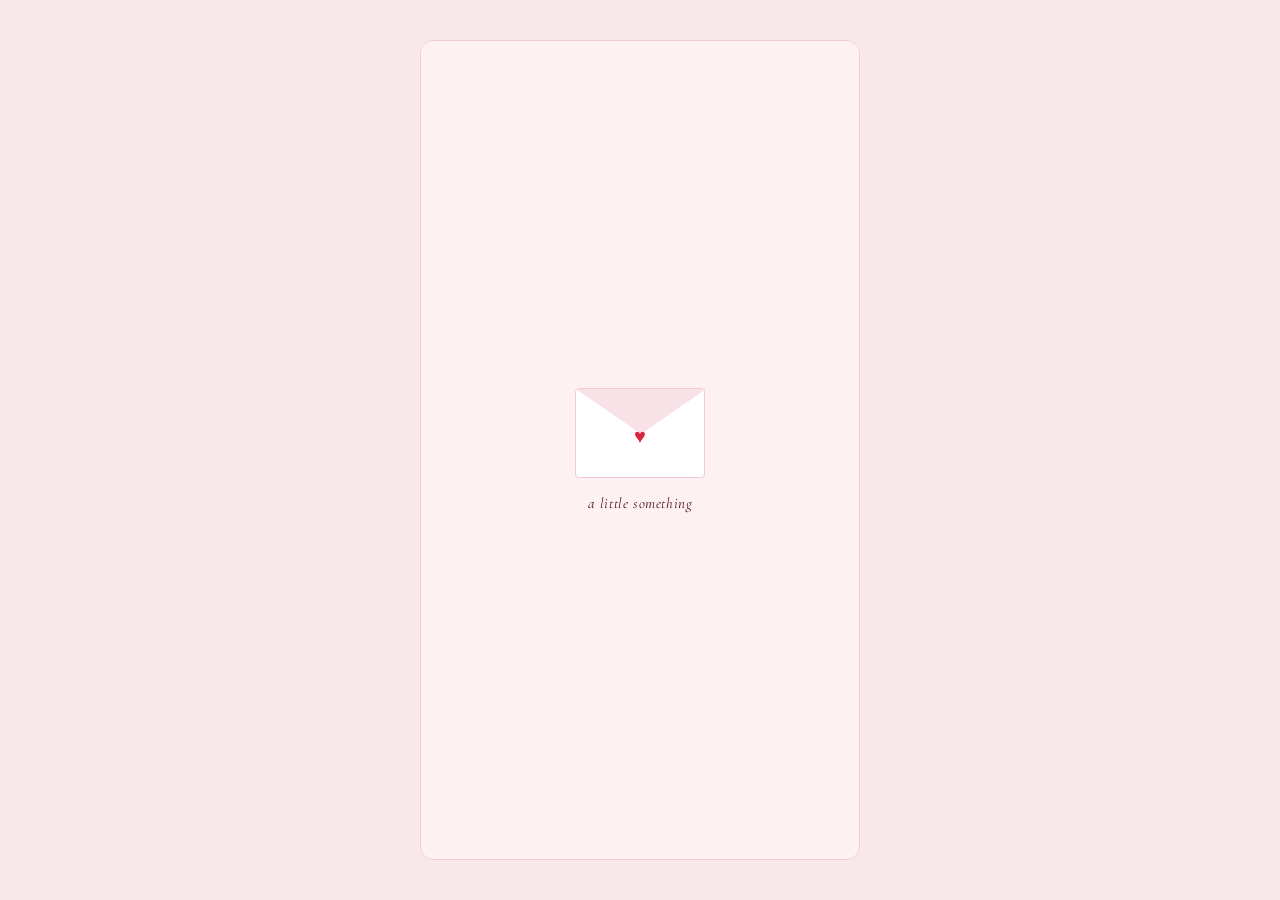
==== index.html @ adb941c3 "style(vessels): revert to using the raw image for keepsake box per user request" ====
<!DOCTYPE html>
<html lang="en">
<head>
  <meta charset="UTF-8">
  <meta name="viewport" content="width=device-width, initial-scale=1.0">
  <title>A Little Something, From Me to You</title>
  <link rel="preconnect" href="https://fonts.googleapis.com">
  <link rel="preconnect" href="https://fonts.gstatic.com" crossorigin>
  <link href="https://fonts.googleapis.com/css2?family=Amatic+SC&family=Caveat:wght@400;500;600&family=Cormorant+Garamond:ital,wght@0,400;0,500;1,400;1,500&family=Courier+Prime&family=Dancing+Script&family=EB+Garamond&family=Great+Vibes&family=Homemade+Apple&family=Indie+Flower&family=Lora:ital@0;1&family=Merriweather:ital,wght@0,400;0,700;1,400&family=Montserrat:wght@400;500;600&family=Outfit:wght@400;500;600&family=Pacifico&family=Patrick+Hand&family=Playfair+Display:ital,wght@0,400;0,500;0,600;1,400;1,500&family=Plus+Jakarta+Sans:wght@300;400;500;600&family=Quicksand:wght@400;500;600&family=Satisfy&family=Shadows+Into+Light&family=Space+Mono&display=swap" rel="stylesheet">
  <link rel="stylesheet" href="style.css">
</head>
<body>
  <div class="app-device">

    <!-- ================= 0. OPENING ENVELOPE SPLASH SCREEN ================= -->
    <div class="splash-screen" id="splash-screen">
      <div class="splash-envelope-container" id="splash-envelope" title="Tap to open your atelier">
        <div class="splash-envelope">
          <div class="splash-envelope-flap"></div>
          <div class="splash-envelope-heart">♥</div>
          <div class="splash-envelope-pocket"></div>
        </div>
        <p class="splash-caption">a little something</p>
      </div>
    </div>

    <!-- ================= TOP ATMOSPHERIC HEADER ================= -->
    <header class="app-header" id="app-header" style="display:none;">
      <div class="header-left">
        <span class="header-pretitle">a little something, from me to you</span>
        <h1 class="header-title" id="space-title" contenteditable="true" title="Tap to rename">Between Us</h1>
      </div>
      <div class="header-right">
        <!-- Tiny Cute Envelope Visual (Open envelope with blank note, pink bow, red heart & stars) -->
        <div class="tiny-envelope-visual" title="a little something">
          <svg width="55" height="50" viewBox="0 0 100 90" fill="none" xmlns="http://www.w3.org/2000/svg">
            <!-- Open back flap -->
            <path d="M 12 40 C 26 22, 40 8, 50 8 C 60 8, 74 22, 88 40" fill="#FAF5EC" stroke="#D3C7B5" stroke-width="1.8" stroke-linejoin="round"/>
            <!-- Note card peeking out with pink bow -->
            <rect x="18" y="16" width="64" height="46" rx="3" fill="#FFF8F5" stroke="#E6DDD0" stroke-width="1.2"/>
            <!-- Tied pink bow on card -->
            <path d="M 50 25 C 44 19, 36 21, 42 27 C 46 31, 50 26, 50 26 C 50 26, 54 31, 58 27 C 64 21, 56 19, 50 25 Z" fill="none" stroke="#F495B3" stroke-width="1.8" stroke-linecap="round" stroke-linejoin="round"/>
            <circle cx="50" cy="26" r="1.4" fill="#F495B3"/>
            <path d="M 48 27 C 45 31, 38 33, 37 34" fill="none" stroke="#F495B3" stroke-width="1.5" stroke-linecap="round"/>
            <path d="M 52 27 C 55 31, 62 33, 63 34" fill="none" stroke="#F495B3" stroke-width="1.5" stroke-linecap="round"/>
            <!-- Envelope body -->
            <path d="M 10 40 L 90 40 L 90 78 C 90 81, 87 84, 84 84 L 16 84 C 13 84, 10 81, 10 78 Z" fill="#FBF7EF" stroke="#D3C7B5" stroke-width="1.8"/>
            <path d="M 10 40 L 50 64 L 90 40" fill="none" stroke="#D3C7B5" stroke-width="1.3"/>
            <path d="M 10 82 L 42 59" fill="none" stroke="#D3C7B5" stroke-width="1.3"/>
            <path d="M 90 82 L 58 59" fill="none" stroke="#D3C7B5" stroke-width="1.3"/>
            <!-- Red heart seal at fold center -->
            <path d="M 50 68 C 50 68, 41 62, 41 55 C 41 50, 46 48, 50 53 C 54 48, 59 50, 59 55 C 59 62, 50 68, 50 68 Z" fill="#D32F3D" stroke="#A61F2A" stroke-width="1.2"/>
            <!-- Silver stars -->
            <polygon points="20,58 21.2,61.2 24.5,61.5 22,63.5 22.8,66.8 20,65 17.2,66.8 18,63.5 15.5,61.5 18.8,61.2" fill="#9DA8B0"/>
            <polygon points="80,58 81.2,61.2 84.5,61.5 82,63.5 82.8,66.8 80,65 77.2,66.8 78,63.5 75.5,61.5 78.8,61.2" fill="#9DA8B0"/>
            <polygon points="50,71 50.9,73.4 53.4,73.6 51.5,75.1 52.1,77.6 50,76.2 47.9,77.6 48.5,75.1 46.6,73.6 49.1,73.4" fill="#9DA8B0"/>
            <!-- Cute red hearts -->
            <path d="M 18 76 C 18 76, 14 73, 14 69.5 C 14 66.5, 17 65.5, 18 68 C 19 65.5, 22 66.5, 22 69.5 C 22 73, 18 76, 18 76 Z" fill="#D32F3D"/>
            <path d="M 24 72 C 24 72, 21 69.5, 21 66.8 C 21 64.5, 23.2 63.8, 24 65.8 C 24.8 63.8, 27 64.5, 27 66.8 C 27 69.5, 24 72, 24 72 Z" fill="#D32F3D"/>
            <path d="M 84 52 C 84 52, 81.5 50, 81.5 47.8 C 81.5 45.8, 83.2 45.2, 84 47 C 84.8 45.2, 86.5 45.8, 86.5 47.8 C 86.5 50, 84 52, 84 52 Z" fill="#D32F3D"/>
          </svg>
        </div>
        <!-- Minimal Save Symbol with Pop-up -->
        <button class="save-icon-btn" id="btn-save-popover" title="Save options">
          <svg width="17" height="17" viewBox="0 0 24 24" fill="none" stroke="currentColor" stroke-width="1.8" stroke-linecap="round" stroke-linejoin="round">
            <path d="M19 21l-7-5-7 5V5a2 2 0 0 1 2-2h10a2 2 0 0 1 2 2z"></path>
          </svg>
        </button>
        <!-- Save Popover -->
        <div class="save-popover" id="save-popover" style="display:none;">
          <div class="popover-title">Save to:</div>
          <label class="popover-item">
            <input type="checkbox" id="pop-dest-vault" checked>
            <span>Personal: <em>Saanvi's Vault</em></span>
          </label>
          <label class="popover-item">
            <input type="checkbox" id="pop-dest-shared" checked>
            <span>Shared: <em>Between Us</em></span>
          </label>
        </div>
      </div>
    </header>

    <!-- ================= MAIN STAGE WITH 4 ROOMS ================= -->
    <main class="app-stage" id="app-stage" style="display:none;">
      
      <!-- ================= ROOM 1: THE STUDIO ================= -->
      <section class="room-view active" id="room-studio">
        <!-- Clean minimal prompt -->
        <div class="studio-clean-prompt">
          <h2>What would you like to make today?</h2>
        </div>

        <!-- 4 Minimal Clean Medium Buttons -->
        <div class="studio-medium-selector">
          <button class="medium-card active" data-medium="postcard" title="Postcard">
            <svg class="med-svg med-svg-postcard" viewBox="0 0 32 24" fill="none" xmlns="http://www.w3.org/2000/svg">
              <rect x="1" y="1" width="30" height="22" rx="1.5" fill="#FFFFFF" stroke="#E8D5CE" stroke-width="0.8"/>
              <clipPath id="pc-clip"><rect x="1" y="1" width="30" height="22" rx="1.5"/></clipPath>
              <g clip-path="url(#pc-clip)">
                <!-- Candy striped top border -->
                <path d="M-2 4 L2 0 L5 0 L1 4 Z" fill="#EE3A4C"/>
                <path d="M3 4 L7 0 L10 0 L6 4 Z" fill="#F8A5B7"/>
                <path d="M8 4 L12 0 L15 0 L11 4 Z" fill="#EE3A4C"/>
                <path d="M13 4 L17 0 L20 0 L16 4 Z" fill="#F8A5B7"/>
                <path d="M18 4 L22 0 L25 0 L21 4 Z" fill="#EE3A4C"/>
                <path d="M23 4 L27 0 L30 0 L26 4 Z" fill="#F8A5B7"/>
                <path d="M28 4 L32 0 L35 0 L31 4 Z" fill="#EE3A4C"/>
                <!-- Bottom border -->
                <path d="M-2 24 L2 20 L5 20 L1 24 Z" fill="#EE3A4C"/>
                <path d="M3 24 L7 20 L10 20 L6 24 Z" fill="#F8A5B7"/>
                <path d="M8 24 L12 20 L15 20 L11 24 Z" fill="#EE3A4C"/>
                <path d="M13 24 L17 20 L20 20 L16 24 Z" fill="#F8A5B7"/>
                <path d="M18 24 L22 20 L25 20 L21 24 Z" fill="#EE3A4C"/>
                <path d="M23 24 L27 20 L30 20 L26 24 Z" fill="#F8A5B7"/>
                <path d="M28 24 L32 20 L35 20 L31 24 Z" fill="#EE3A4C"/>
                <!-- Left border stripes -->
                <path d="M0 8 L3 5 L3 8 L0 11 Z" fill="#EE3A4C"/>
                <path d="M0 13 L3 10 L3 13 L0 16 Z" fill="#F8A5B7"/>
                <path d="M0 18 L3 15 L3 18 L0 21 Z" fill="#EE3A4C"/>
                <!-- Right border stripes -->
                <path d="M29 8 L32 5 L32 8 L29 11 Z" fill="#F8A5B7"/>
                <path d="M29 13 L32 10 L32 13 L29 16 Z" fill="#EE3A4C"/>
                <path d="M29 18 L32 15 L32 18 L29 21 Z" fill="#F8A5B7"/>
              </g>
              <!-- Center dashed dividing line -->
              <line x1="15" y1="5" x2="15" y2="19" stroke="#EE3A4C" stroke-width="0.75" stroke-dasharray="1.2 1"/>
              <!-- Cancellation wavy lines on right -->
              <path d="M 18 6.5 Q 19.5 5.5 21 6.5 Q 22.5 7.5 24 6.5" stroke="#EE3A4C" stroke-width="0.6" fill="none"/>
              <path d="M 18 8 Q 19.5 7 21 8 Q 22.5 9 24 8" stroke="#EE3A4C" stroke-width="0.6" fill="none"/>
              <!-- Postmark circle with tiny red heart -->
              <circle cx="25.5" cy="7.5" r="3.2" stroke="#EE3A4C" stroke-width="0.65" fill="#FFFFFF"/>
              <path d="M 25.5 8.6 C 25.5 8.6, 24.1 7.6, 24.1 6.7 C 24.1 6.1, 24.6 5.8, 25 6.2 C 25.4 5.8, 25.9 6.1, 25.9 6.7 C 25.9 7.6, 25.5 8.6, 25.5 8.6 Z" fill="#EE3A4C"/>
              <!-- Address lines on right -->
              <line x1="17.5" y1="12" x2="28.5" y2="12" stroke="#D3B8B2" stroke-width="0.5"/>
              <line x1="17.5" y1="14.5" x2="28.5" y2="14.5" stroke="#D3B8B2" stroke-width="0.5"/>
              <line x1="17.5" y1="17" x2="28.5" y2="17" stroke="#D3B8B2" stroke-width="0.5"/>
            </svg>
            <span>Postcard</span>
          </button>
          <button class="medium-card" data-medium="letter" title="Letter">
            <svg class="med-svg med-svg-letter" viewBox="0 0 40 40" fill="none" xmlns="http://www.w3.org/2000/svg">
              <!-- Open Top Flap -->
              <path d="M 4 16 L 20 2 L 36 16 Z" fill="#F0A6BA" stroke="#E292A8" stroke-width="0.5" stroke-linejoin="round"/>
              <!-- Envelope Inside -->
              <rect x="4" y="16" width="32" height="20" fill="#E6C0CA"/>
              <!-- White Heart Card -->
              <path d="M 20 27 C 20 27, 8 18, 8 11 C 8 5.5, 15 5.5, 20 11 C 25 5.5, 32 5.5, 32 11 C 32 18, 20 27, 20 27 Z" fill="#FFFDF9" stroke="#EAE0D8" stroke-width="0.8" stroke-linejoin="round"/>
              <!-- Left Flap -->
              <path d="M 4 16 L 17 26 L 4 36 Z" fill="#EFA9BC" stroke="#DF8BA1" stroke-width="0.5" stroke-linejoin="round"/>
              <!-- Right Flap -->
              <path d="M 36 16 L 23 26 L 36 36 Z" fill="#EFA9BC" stroke="#DF8BA1" stroke-width="0.5" stroke-linejoin="round"/>
              <!-- Bottom Flap -->
              <path d="M 4 36 L 20 23 L 36 36 Z" fill="#F4B4C6" stroke="#E49AB1" stroke-width="0.8" stroke-linejoin="round"/>
              <!-- Wax Seal -->
              <circle cx="20" cy="24" r="4.5" fill="#DF6584"/>
              <!-- Wax Seal Inner Details -->
              <circle cx="20" cy="24" r="3" fill="none" stroke="#B84261" stroke-width="0.5"/>
              <path d="M 20 25.5 C 20 25.5, 18.2 23.5, 18.2 22.5 C 18.2 21.6, 19.3 21.6, 20 22.5 C 20.7 21.6, 21.8 21.6, 21.8 22.5 C 21.8 23.5, 20 25.5, 20 25.5 Z" fill="#B84261"/>
            </svg>
            <span>Letter</span>
          </button>
          <button class="medium-card" data-medium="bouquet" title="Bouquet">
            <svg class="med-svg med-svg-bouquet" viewBox="0 0 40 40" fill="none" xmlns="http://www.w3.org/2000/svg">
              <!-- Back wrapping paper -->
              <path d="M 18 36 L 4 14 Q 20 18 36 14 L 22 36 Z" fill="#4A3A3B"/>
              
              <!-- Back Leaves & Sprigs -->
              <path d="M 20 25 Q 10 8 4 10 Q 12 18 20 25 Z" fill="#5C7A5C"/>
              <path d="M 20 25 Q 30 8 36 10 Q 28 18 20 25 Z" fill="#5C7A5C"/>
              <path d="M 20 25 Q 15 5 18 2 Q 21 12 20 25 Z" fill="#749C74"/>
              <path d="M 14 28 L 6 6" stroke="#829C74" stroke-width="0.8"/>
              <circle cx="6" cy="6" r="1.2" fill="#D39BB6"/>
              <circle cx="7" cy="8" r="1.2" fill="#D39BB6"/>
              <circle cx="5" cy="10" r="1.2" fill="#D39BB6"/>
              <path d="M 26 28 L 34 6" stroke="#829C74" stroke-width="0.8"/>
              <circle cx="34" cy="6" r="1.2" fill="#D39BB6"/>
              <circle cx="33" cy="8" r="1.2" fill="#D39BB6"/>
              <circle cx="35" cy="10" r="1.2" fill="#D39BB6"/>

              <!-- Upper Flowers (Tulips, etc) -->
              <!-- Yellow Tulip -->
              <path d="M 30 14 C 27 7, 35 7, 32 14 Z" fill="#F4D03F"/>
              <path d="M 30 14 C 30 9, 35 9, 35 14 Z" fill="#E5B82A"/>
              <!-- Pink Tulip -->
              <path d="M 10 16 C 7 9, 15 9, 12 16 Z" fill="#F495B3"/>
              <path d="M 10 16 C 10 11, 15 11, 15 16 Z" fill="#E87A9C"/>
              <!-- Orange/Peach Flower -->
              <circle cx="21" cy="10" r="3.5" fill="#E3A869"/>
              <circle cx="21" cy="10" r="1.2" fill="#C27F42"/>

              <!-- Mid Flowers (Daisies & Anemones) -->
              <!-- Left Light Pink Anemone -->
              <circle cx="13" cy="18" r="3.5" fill="#FCE6EA"/>
              <circle cx="16" cy="19" r="3.5" fill="#FCE6EA"/>
              <circle cx="15" cy="22" r="3.5" fill="#FCE6EA"/>
              <circle cx="11" cy="21" r="3.5" fill="#FCE6EA"/>
              <circle cx="11" cy="18" r="3.5" fill="#FCE6EA"/>
              <circle cx="13.5" cy="19.5" r="1.5" fill="#2A2022"/>
              
              <!-- Right White Anemone -->
              <circle cx="27" cy="17" r="3.5" fill="#FFFFFF"/>
              <circle cx="29" cy="19" r="3.5" fill="#FFFFFF"/>
              <circle cx="28" cy="22" r="3.5" fill="#FFFFFF"/>
              <circle cx="24" cy="21" r="3.5" fill="#FFFFFF"/>
              <circle cx="24" cy="18" r="3.5" fill="#FFFFFF"/>
              <circle cx="26.5" cy="19.5" r="1.5" fill="#2A2022"/>

              <!-- Center Red/Pink Daisy -->
              <circle cx="20" cy="15" r="2.5" fill="#D34E6C"/>
              <circle cx="22" cy="17" r="2.5" fill="#D34E6C"/>
              <circle cx="21" cy="20" r="2.5" fill="#D34E6C"/>
              <circle cx="18" cy="19" r="2.5" fill="#D34E6C"/>
              <circle cx="18" cy="16" r="2.5" fill="#D34E6C"/>
              <circle cx="20" cy="17.5" r="1.2" fill="#F4D03F"/>

              <!-- Bottom White Daisies -->
              <circle cx="17" cy="25" r="2.5" fill="#FFFFFF"/>
              <circle cx="17" cy="25" r="1" fill="#F4D03F"/>
              <circle cx="23" cy="26" r="2" fill="#FFFFFF"/>
              <circle cx="23" cy="26" r="0.8" fill="#F4D03F"/>

              <!-- Front wrapping paper -->
              <path d="M 18 36 L 2 20 Q 20 28 38 20 L 22 36 Z" fill="#5E4B4C" stroke="#705C5D" stroke-width="0.5"/>
              
              <!-- Stems extending below -->
              <path d="M 19 36 L 16 42 M 21 36 L 24 42 M 20 36 L 19 42 M 20 36 L 21 42" stroke="#6C826C" stroke-width="1.2"/>

              <!-- Fluffy Pink Ribbon -->
              <path d="M 20 35 C 10 30, 4 39, 16 38 Z" fill="#F495B3"/>
              <path d="M 20 35 C 30 30, 36 39, 24 38 Z" fill="#F495B3"/>
              <!-- Ribbon Tails -->
              <path d="M 19 36 Q 16 39 15 42 L 18 42 Q 19 39 20 37 Z" fill="#E87A9C"/>
              <path d="M 21 36 Q 24 39 25 42 L 22 42 Q 21 39 20 37 Z" fill="#E87A9C"/>
              <!-- Center Knot -->
              <circle cx="20" cy="35.5" r="1.8" fill="#E87A9C"/>
            </svg>
            <span>Bouquet</span>
          </button>
          <button class="medium-card" data-medium="greeting-card" title="Greeting Card">
            <svg class="med-svg med-svg-greeting-card" viewBox="0 0 40 40" fill="none" xmlns="http://www.w3.org/2000/svg">
              <!-- Back inner leaf (shows on the right) -->
              <path d="M 8 6 L 34 6 C 35.1 6 36 6.9 36 8 L 36 36 C 36 37.1 35.1 38 34 38 L 8 38 Z" fill="#F4EFEA"/>
              
              <!-- Shadow of front cover on back leaf -->
              <path d="M 32 6 L 33 6 L 33 38 L 32 38 Z" fill="rgba(0,0,0,0.04)"/>

              <!-- Front cover (Blue-Grey) -->
              <rect x="4" y="4" width="28" height="34" rx="1.5" fill="#C8D4DA" stroke="#A9BAC5" stroke-width="0.5"/>
              
              <!-- Spine crease -->
              <line x1="6.5" y1="4.2" x2="6.5" y2="37.8" stroke="#A9BAC5" stroke-width="0.5" opacity="0.6"/>

              <!-- Tiny Scattered Envelope (Tilted) -->
              <g transform="translate(8, 8) rotate(-15)">
                <rect x="0" y="0" width="8" height="5" rx="0.5" fill="#FFFDF9"/>
                <path d="M 0 0 L 4 3 L 8 0 Z" fill="#FFFFFF"/>
                <path d="M 0 5 L 4 3 L 8 5" fill="none" stroke="#E6DED8" stroke-width="0.4"/>
                <path d="M 4 3.5 C 4 3.5, 2.8 2.2, 2.8 1.5 C 2.8 0.9, 3.6 0.9, 4 1.5 C 4.4 0.9, 5.2 0.9, 5.2 1.5 C 5.2 2.2, 4 3.5, 4 3.5 Z" fill="#D32F3D"/>
              </g>

              <!-- Small Pink Flower -->
              <path d="M 23 18 L 25 11" stroke="#829C74" stroke-width="0.8" stroke-linecap="round"/>
              <path d="M 23 15 L 21 13" stroke="#829C74" stroke-width="0.6" stroke-linecap="round"/>
              <circle cx="25" cy="11" r="2.5" fill="#F495B3"/>
              <circle cx="25" cy="11" r="0.8" fill="#523B3D"/>
              <path d="M 25 8.5 L 25 9.5 M 25 12.5 L 25 13.5 M 22.5 11 L 23.5 11 M 26.5 11 L 27.5 11" stroke="#FFFFFF" stroke-width="0.4" stroke-linecap="round"/>

              <!-- Floating Red Hearts -->
              <path d="M 28 17 C 28 17, 26.8 15.7, 26.8 15 C 26.8 14.4, 27.6 14.4, 28 15 C 28.4 14.4, 29.2 14.4, 29.2 15 C 29.2 15.7, 28 17, 28 17 Z" fill="#D32F3D"/>
              <path d="M 11 20 C 11 20, 10 19, 10 18.5 C 10 18, 10.6 18, 11 18.5 C 11.4 18, 12 18, 12 18.5 C 12 19, 11 20, 11 20 Z" fill="#D32F3D"/>
              <path d="M 26 31 C 26 31, 24.8 29.7, 24.8 29 C 24.8 28.4, 25.6 28.4, 26 29 C 26.4 28.4, 27.2 28.4, 27.2 29 C 27.2 29.7, 26 31, 26 31 Z" fill="#D32F3D"/>

              <!-- Main Pink Envelope with Red Heart Seal -->
              <rect x="11" y="23" width="14" height="9" rx="0.8" fill="#F495B3"/>
              <path d="M 11 23 L 18 27.5 L 25 23 Z" fill="#F8B4C8"/>
              <path d="M 11 32 L 18 27.5 L 25 32" fill="none" stroke="#E87A9C" stroke-width="0.5"/>
              <path d="M 18 28.5 C 18 28.5, 16.2 26.5, 16.2 25.5 C 16.2 24.5, 17.5 24.2, 18 25.5 C 18.5 24.2, 19.8 24.5, 19.8 25.5 C 19.8 26.5, 18 28.5, 18 28.5 Z" fill="#D32F3D"/>
            </svg>
            <span>Card</span>
          </button>
        </div>

        <!-- ---------------- 1. POSTCARD WORKSPACE ---------------- -->
        <div class="canvas-workspace" id="canvas-postcard">
          <div class="canvas-toolbar">
            <div class="tool-group">
              <button class="chip-btn active" id="btn-postcard-orient-port">Portrait</button>
              <button class="chip-btn" id="btn-postcard-orient-land">Landscape</button>
            </div>
            <div class="tool-group">
              <!-- Postcard Themes -->
              <div class="theme-palette" id="postcard-theme-palette">
                <button class="theme-dot active" data-theme="candy" title="Candy Airmail" style="background: repeating-linear-gradient(135deg, #EE3A4C 0, #EE3A4C 4px, #FCE7EB 4px, #FCE7EB 8px);"></button>
                <button class="theme-dot" data-theme="kraft" title="Handmade Kraft" style="background:#A3A3A3;"></button>
                <button class="theme-dot" data-theme="blue-ribbon" title="Blue Ribbon" style="background:#A9C2D8;"></button>
                <button class="theme-dot" data-theme="hearts" title="Love Hearts" style="background:#FFF0F2; border: 2px solid #EE3A4C;"></button>
              </div>
            </div>
          </div>

          <!-- Flip Postcard Wrapper -->
          <div class="postcard-wrapper portrait" id="postcard-container">
            <div class="postcard-card" id="postcard-card">
              <!-- Front Face -->
              <div class="postcard-face postcard-front" id="postcard-front-face">
                <div class="postcard-theme-frame">
                  <div class="postcard-front-inner">
                    <div class="card-photo-area" id="postcard-photo-area">
                      <input type="file" id="postcard-file-input" accept="image/*" style="display:none;">
                      <img id="postcard-image-preview" src="" alt="" style="display:none;">
                      <div class="photo-upload-hint" id="photo-upload-hint">
                        <span>+ Upload image (optional)</span>
                      </div>
                    </div>
                    <!-- Draggable / Repositionable Front Text Block -->
                    <div class="draggable-text-block" id="postcard-front-text-block">
                      <input type="text" class="card-input-title" placeholder="Add title..." value="">
                    </div>
                  </div>
                </div>
              </div>

              <!-- Back Face -->
              <div class="postcard-face postcard-back" id="postcard-back-face">
                <div class="postcard-theme-frame">
                  <div class="postcard-back-split">
                    <!-- Left side: Handwritten message -->
                    <div class="postcard-left-pane">
                      <textarea class="postcard-back-message" id="postcard-back-message" placeholder="Write your note here..."></textarea>
                    </div>
                    <div class="postcard-divider-line"></div>
                    <!-- Right side: Postmark, Visual Stamp, From/To Lines -->
                    <div class="postcard-right-pane">
                      <!-- Postmark with LOVE ring and wavy cancellation lines + Stamp Slot -->
                      <div class="postcard-postmark-stamp-row">
                        <div class="postcard-date-top">
                          <span class="postcard-date-val" id="postcard-date-display">October 6, 2026</span>
                        </div>
                        <!-- Visual Stamp Display -->
                        <div class="stamp-display-slot" id="postcard-stamp-display">
                          <div class="perforated-stamp stamp-heart">
                            <svg viewBox="0 0 24 24" width="22" height="22" fill="#FFFFFF"><path d="M12 21.35l-1.45-1.32C5.4 15.36 2 12.28 2 8.5 2 5.42 4.42 3 7.5 3c1.74 0 3.41.81 4.5 2.09C13.09 3.81 14.76 3 16.5 3 19.58 3 22 5.42 22 8.5c0 3.78-3.4 6.86-8.55 11.54L12 21.35z"/></svg>
                          </div>
                        </div>
                      </div>

                      <!-- Right-side 4 Address Lines for From & To -->
                      <div class="postcard-right-dedication">
                        <div class="from-to-row">
                          <span class="lbl">To:</span>
                          <input type="text" value="Kabir" id="postcard-to-input">
                        </div>
                        <div class="from-to-row">
                          <span class="lbl">From:</span>
                          <input type="text" value="Saanvi" id="postcard-from-input">
                        </div>
                      </div>
                    </div>
                  </div>
                </div>
              </div>
            </div>
          </div>

          <!-- Flip Button & Visual Stamp Selector -->
          <div class="postcard-controls-row" style="align-items: flex-start;">
            <button class="btn-flip-icon" id="btn-flip-postcard" title="Flip Card" style="margin-top: 4px;">
              <svg width="24" height="24" viewBox="0 0 24 24" fill="none" stroke="#D32F3D" stroke-width="2" stroke-linecap="round" stroke-linejoin="round"><path d="M17 1l4 4-4 4"></path><path d="M3 11V9a4 4 0 0 1 4-4h14"></path><path d="M7 23l-4-4 4-4"></path><path d="M21 13v2a4 4 0 0 1-4 4H3"></path></svg>
            </button>
            <div class="postcard-controls-right" style="display: flex; flex-direction: column; align-items: flex-end; gap: 8px;">
              <div class="stamp-visual-picker" id="postcard-stamp-picker" style="display:none;">
                <!-- Stamp Picker dynamically updated via JS -->
                <button class="stamp-pick-btn active" data-stamp="candy_bear" title="Bear"></button>
                <button class="stamp-pick-btn" data-stamp="candy_heart" title="Heart"></button>
                <button class="stamp-pick-btn" data-stamp="candy_lock" title="Heart Lock"></button>
                <button class="stamp-pick-btn" data-stamp="candy_tulip" title="Tulip"></button>
                <button class="stamp-pick-btn" data-stamp="candy_butterfly" title="Butterfly"></button>
              </div>
              
              <!-- Font Picker for the Back -->
              <div class="font-picker-container" id="postcard-font-picker" style="display:none; flex-direction: row; align-items: center; gap: 6px;">
                <div style="display: flex; gap: 2px; align-items: center; background: #FFF0F2; padding: 3px 6px; border-radius: 12px; border: 1px solid #FF99A8;">
                  <button id="btn-font-minus" title="Decrease Font Size" style="border: none; background: transparent; cursor: pointer; color: #D32F3D; font-weight: bold; font-size: 14px; padding: 0 4px; outline: none;">A-</button>
                  <button id="btn-font-plus" title="Increase Font Size" style="border: none; background: transparent; cursor: pointer; color: #D32F3D; font-weight: bold; font-size: 14px; padding: 0 4px; outline: none;">A+</button>
                </div>
                
                <select id="postcard-font-select" class="postcard-font-select" style="padding: 4px 10px; border-radius: 12px; border: 1px solid #FF99A8; background: #FFF0F2; font-family: inherit; font-size: 13px; outline: none; cursor: pointer; color: #D32F3D; font-weight: 500;">
                  <option value="'Caveat', cursive" style="font-family: 'Caveat', cursive; font-size: 15px;">Caveat</option>
                  <option value="'Pacifico', cursive" style="font-family: 'Pacifico', cursive; font-size: 14px;">Pacifico</option>
                  <option value="'Dancing Script', cursive" style="font-family: 'Dancing Script', cursive; font-size: 15px;">Dancing Script</option>
                  <option value="'Great Vibes', cursive" style="font-family: 'Great Vibes', cursive; font-size: 15px;">Great Vibes</option>
                  <option value="'Satisfy', cursive" style="font-family: 'Satisfy', cursive; font-size: 15px;">Satisfy</option>
                  <option value="'Shadows Into Light', cursive" style="font-family: 'Shadows Into Light', cursive; font-size: 14px;">Shadows Into Light</option>
                  <option value="'Amatic SC', cursive" style="font-family: 'Amatic SC', cursive; font-size: 16px;">Amatic SC</option>
                  <option value="'Patrick Hand', cursive" style="font-family: 'Patrick Hand', cursive; font-size: 14px;">Patrick Hand</option>
                  <option value="'Indie Flower', cursive" style="font-family: 'Indie Flower', cursive; font-size: 14px;">Indie Flower</option>
                  <option value="'Homemade Apple', cursive" style="font-family: 'Homemade Apple', cursive; font-size: 13px;">Homemade Apple</option>
                  <option value="'Playfair Display', serif" style="font-family: 'Playfair Display', serif; font-size: 13px;">Playfair Display</option>
                  <option value="'Merriweather', serif" style="font-family: 'Merriweather', serif; font-size: 13px;">Merriweather</option>
                  <option value="'Lora', serif" style="font-family: 'Lora', serif; font-size: 13px;">Lora</option>
                  <option value="'Cormorant Garamond', serif" style="font-family: 'Cormorant Garamond', serif; font-size: 14px;">Cormorant Garamond</option>
                  <option value="'EB Garamond', serif" style="font-family: 'EB Garamond', serif; font-size: 14px;">EB Garamond</option>
                  <option value="'Plus Jakarta Sans', sans-serif" style="font-family: 'Plus Jakarta Sans', sans-serif; font-size: 13px;">Plus Jakarta Sans</option>
                  <option value="'Outfit', sans-serif" style="font-family: 'Outfit', sans-serif; font-size: 13px;">Outfit</option>
                  <option value="'Montserrat', sans-serif" style="font-family: 'Montserrat', sans-serif; font-size: 13px;">Montserrat</option>
                  <option value="'Quicksand', sans-serif" style="font-family: 'Quicksand', sans-serif; font-size: 13px;">Quicksand</option>
                  <option value="'Space Mono', monospace" style="font-family: 'Space Mono', monospace; font-size: 12px;">Space Mono</option>
                </select>
              </div>
            </div>
          </div>
        </div>

        <!-- ---------------- 2. LETTER WORKSPACE ---------------- -->
        <div class="canvas-workspace" id="canvas-letter" style="display:none;">
          <div class="canvas-toolbar">
            <div class="tool-group">
              <!-- 4 small circles with paper color options (white/cream only) -->
              <div class="paper-circles-row">
                <button class="paper-circle active" data-paper="paper-pure" style="background:#FFFFFF;" title="Pure White"></button>
                <button class="paper-circle" data-paper="paper-cloud" style="background:#F0EEE9;" title="Cloud Dancer"></button>
                <button class="paper-circle" data-paper="paper-cream" style="background:#F7F4EE;" title="Warm Cream"></button>
                <button class="paper-circle" data-paper="paper-linen" style="background:#ECE7DE;" title="Linen Texture"></button>
              </div>
            </div>
            <div class="tool-group">
              <!-- Ink colors: Black, Dark Brown, Dark Blue -->
              <div class="ink-palette">
                <button class="ink-dot active" data-ink="#1A1A1A" style="background:#1A1A1A;" title="Black"></button>
                <button class="ink-dot" data-ink="#382923" style="background:#382923;" title="Dark Brown"></button>
                <button class="ink-dot" data-ink="#1B263B" style="background:#1B263B;" title="Dark Blue"></button>
              </div>
            </div>
          </div>

          <!-- Letter Sheet with Draggable Stickers & Polaroid -->
          <div class="letter-sheet-container" id="letter-sheet-container">
            <div class="letter-sheet paper-pure" id="letter-sheet">
              <div class="letter-header-row">
                <span class="letter-date">October 6, 2026</span>
                <div class="letter-from-to">
                  <span>To: <input type="text" value="Kabir" id="letter-to-input"></span>
                  <span>From: <input type="text" value="Saanvi" id="letter-from-input"></span>
                </div>
              </div>
              <textarea class="letter-textarea" id="letter-body-textarea" placeholder="Write your note here..."></textarea>
              
              <!-- Draggable Stickers Layer -->
              <div class="stickers-canvas-overlay" id="stickers-canvas-overlay"></div>

              <!-- Polaroid Tuck-in Slot (Uploadable from gallery) -->
              <div class="polaroid-tuckin-card" id="polaroid-tuckin-card">
                <input type="file" id="polaroid-file-input" accept="image/*" style="display:none;">
                <div class="polaroid-inner" id="polaroid-trigger">
                  <img id="polaroid-img" src="" alt="" style="display:none;">
                  <div class="polaroid-empty" id="polaroid-empty-text">
                    <span>+ Photo from gallery</span>
                  </div>
                </div>
                <input type="text" class="polaroid-label" placeholder="add note..." value="">
              </div>
            </div>
          </div>

          <!-- Visual Stickers Tray (Icons Only, No text) -->
          <div class="stickers-visual-tray" id="stickers-visual-tray">
            <button class="sticker-icon-btn" data-sticker="🥢" title="Washi tape">🥢</button>
            <button class="sticker-icon-btn" data-sticker="📎" title="Paperclip">📎</button>
            <button class="sticker-icon-btn" data-sticker="⭐" title="Star">⭐</button>
            <button class="sticker-icon-btn" data-sticker="🤎" title="Heart">🤎</button>
            <button class="sticker-icon-btn" data-sticker="🧸" title="Bear">🧸</button>
            <button class="sticker-icon-btn" data-sticker="🌼" title="Flower">🌼</button>
            <button class="sticker-icon-btn" data-sticker="🙂" title="Smiley">🙂</button>
            <button class="sticker-icon-btn" data-sticker="i love you" title="i love you"><small>i love you</small></button>
          </div>

          <!-- Envelope Finishes (4 Visuals Only, No dropdown) & Wax Seal Visuals -->
          <div class="envelope-visual-section">
            <div class="envelope-swatches-row">
              <button class="env-swatch-btn" data-env="manila" title="Kraft Manila">
                <div class="swatch-box swatch-manila"></div>
              </button>
              <button class="env-swatch-btn" data-env="vellum" title="Pleated Cream Vellum">
                <div class="swatch-box swatch-vellum"></div>
              </button>
              <button class="env-swatch-btn active" data-env="maroon-lace" title="Maroon with White Lace">
                <div class="swatch-box swatch-maroon-lace"><span class="lace-trim"></span></div>
              </button>
              <button class="env-swatch-btn" data-env="charcoal" title="Classic Charcoal">
                <div class="swatch-box swatch-charcoal"></div>
              </button>
            </div>

            <!-- Wax Seals (Visuals only, no text) -->
            <div class="seals-swatches-row">
              <button class="seal-swatch-btn active" data-seal="gold" title="Gold Seal">
                <span class="seal-disc seal-gold"></span>
              </button>
              <button class="seal-swatch-btn" data-seal="cream" title="Cream Seal">
                <span class="seal-disc seal-cream"></span>
              </button>
              <button class="seal-swatch-btn" data-seal="maroon" title="Maroon Seal">
                <span class="seal-disc seal-maroon"></span>
              </button>
            </div>

            <!-- Live Preview of chosen envelope & seal -->
            <div class="envelope-live-preview" id="envelope-live-preview">
              <div class="preview-envelope env-maroon-lace" id="preview-envelope-render">
                <div class="preview-lace-border"></div>
                <div class="preview-wax-seal seal-gold" id="preview-seal-render"></div>
              </div>
            </div>
          </div>
        </div>

        <!-- ---------------- 3. BOUQUET WORKSPACE ---------------- -->
        <div class="canvas-workspace" id="canvas-bouquet" style="display:none;">
          <!-- Mode Tabs: Bespoke vs Curated Readymade Sets -->
          <div class="bouquet-tab-bar">
            <button class="b-tab active" id="btn-tab-bespoke">Bespoke Bouquet</button>
            <button class="b-tab" id="btn-tab-readymade">8 Readymade Sets</button>
          </div>

          <!-- Bespoke Flower Selection -->
          <div id="bouquet-bespoke-view">
            <!-- 15 Illustrated Blooms with small names -->
            <div class="illustrated-blooms-grid" id="illustrated-blooms-grid">
              <!-- 15 flowers -->
              <button class="bloom-card selected" data-flower="Dahlia"><span class="fl-art">🌺</span><small>Dahlia</small></button>
              <button class="bloom-card" data-flower="Tulip"><span class="fl-art">🌷</span><small>Tulip</small></button>
              <button class="bloom-card" data-flower="Gardenia"><span class="fl-art">🌼</span><small>Gardenia</small></button>
              <button class="bloom-card selected" data-flower="Peony"><span class="fl-art">🌸</span><small>Peony</small></button>
              <button class="bloom-card" data-flower="Lily"><span class="fl-art">🪷</span><small>Lily</small></button>
              <button class="bloom-card" data-flower="Orchid"><span class="fl-art">💮</span><small>Orchid</small></button>
              <button class="bloom-card" data-flower="Rose"><span class="fl-art">🌹</span><small>Rose</small></button>
              <button class="bloom-card" data-flower="Sunflower"><span class="fl-art">🌻</span><small>Sunflower</small></button>
              <button class="bloom-card" data-flower="Lilac"><span class="fl-art">🪻</span><small>Lilac</small></button>
              <button class="bloom-card selected" data-flower="Baby's Breath"><span class="fl-art">🌾</span><small>Baby's Breath</small></button>
              <button class="bloom-card" data-flower="Hydrangea"><span class="fl-art">💐</span><small>Hydrangea</small></button>
              <button class="bloom-card" data-flower="Snapdragon"><span class="fl-art">🌿</span><small>Snapdragon</small></button>
              <button class="bloom-card" data-flower="Japanese Anemones"><span class="fl-art">🥀</span><small>J. Anemones</small></button>
              <button class="bloom-card" data-flower="Persian Buttercup"><span class="fl-art">🏵️</span><small>Buttercup</small></button>
              <button class="bloom-card" data-flower="Foxglove"><span class="fl-art">🌱</span><small>Foxglove</small></button>
            </div>
          </div>

          <!-- 8 Readymade Sets View (Interactive) -->
          <div id="bouquet-readymade-view" style="display:none;">
            <div class="readymade-sets-grid" id="readymade-sets-grid">
              <!-- Dynamically rendered or static 8 combinations -->
            </div>
          </div>

          <!-- Immediate Live Preview of the Bouquet -->
          <div class="bouquet-assembled-preview" id="bouquet-assembled-preview">
            <div class="bouquet-wrap-frame wrap-kraft" id="bouquet-wrap-frame">
              <div class="stems-bloom-cluster" id="stems-bloom-cluster">
                <!-- Stems render here -->
                <span class="cluster-flower">🌺</span>
                <span class="cluster-flower">🌸</span>
                <span class="cluster-flower">🌾</span>
              </div>
              <div class="bouquet-ribbon-node ribbon-silk" id="bouquet-ribbon-node"></div>
            </div>
          </div>

          <!-- Wrapping Paper Visuals (Clicking immediately updates preview) -->
          <div class="wrap-visual-selector">
            <span class="swatch-label">Wrap:</span>
            <button class="wrap-swatch-btn active" data-wrap="wrap-kraft" title="Natural Kraft"><span class="sw-kraft"></span></button>
            <button class="wrap-swatch-btn" data-wrap="wrap-vellum" title="Frosted Vellum"><span class="sw-vellum"></span></button>
            <button class="wrap-swatch-btn" data-wrap="wrap-linen" title="Pleated Linen"><span class="sw-linen"></span></button>
            <button class="wrap-swatch-btn" data-wrap="wrap-news" title="Vintage Newsprint"><span class="sw-news"></span></button>
          </div>

          <!-- Ribbon Tie Visuals (Visuals only, no names) -->
          <div class="ribbon-visual-selector">
            <span class="swatch-label">Ribbon:</span>
            <button class="ribbon-swatch-btn active" data-ribbon="ribbon-silk" title="Silk"><span class="rb-swatch rb-silk"></span></button>
            <button class="ribbon-swatch-btn" data-ribbon="ribbon-grosgrain" title="Grosgrain"><span class="rb-swatch rb-grosgrain"></span></button>
            <button class="ribbon-swatch-btn" data-ribbon="ribbon-velvet" title="Velvet"><span class="rb-swatch rb-velvet"></span></button>
            <button class="ribbon-swatch-btn" data-ribbon="ribbon-jute" title="Jute Twine"><span class="rb-swatch rb-jute"></span></button>
          </div>

          <!-- Attached Florist Letter (no word limit) -->
          <div class="bouquet-attached-note">
            <div class="attached-note-header">
              <span>To: <input type="text" value="Kabir" id="bouquet-to-input"></span>
              <span>From: <input type="text" value="Saanvi" id="bouquet-from-input"></span>
            </div>
            <textarea class="bouquet-note-body" placeholder="Write your letter here..."></textarea>
          </div>
        </div>

        <!-- ---------------- 4. GREETING CARD WORKSPACE ---------------- -->
        <div class="canvas-workspace" id="canvas-greeting-card" style="display:none;">
          <div class="canvas-toolbar">
            <div class="tool-group">
              <button class="chip-btn active" id="btn-card-size-std">Standard</button>
              <button class="chip-btn" id="btn-card-size-mini">Mini Keepsake</button>
            </div>
            <div class="tool-group">
              <button class="chip-btn active" id="btn-card-orient-port">Portrait</button>
              <button class="chip-btn" id="btn-card-orient-land">Landscape</button>
            </div>
          </div>

          <!-- 10 Creative Templates Selector for Cover -->
          <div class="card-templates-bar" id="card-templates-bar">
            <button class="template-thumb-btn active" data-tmpl="1" title="Botanical Minimal">01</button>
            <button class="template-thumb-btn" data-tmpl="2" title="Woven Linen">02</button>
            <button class="template-thumb-btn" data-tmpl="3" title="Archival Framed">03</button>
            <button class="template-thumb-btn" data-tmpl="4" title="Poetic Script">04</button>
            <button class="template-thumb-btn" data-tmpl="5" title="Subtle Constellation">05</button>
            <button class="template-thumb-btn" data-tmpl="6" title="Quiet Meadow">06</button>
            <button class="template-thumb-btn" data-tmpl="7" title="Sunburst Stamp">07</button>
            <button class="template-thumb-btn" data-tmpl="8" title="Pressed Fern">08</button>
            <button class="template-thumb-btn" data-tmpl="9" title="Soft Terracotta">09</button>
            <button class="template-thumb-btn" data-tmpl="10" title="Classic Clean">10</button>
          </div>

          <!-- Greeting Card Bifold Container -->
          <div class="greeting-interactive-card portrait size-standard" id="greeting-card-element">
            <!-- Front Cover View -->
            <div class="greeting-face greeting-cover" id="greeting-cover-view">
              <div class="cover-art-container" id="cover-art-container">
                <input type="file" id="card-cover-upload" accept="image/*" style="display:none;">
                <img id="card-cover-preview" src="" alt="" style="display:none;">
                <div class="cover-default-art" id="cover-art-placeholder">
                  <span>✿</span>
                </div>
              </div>
              <input type="text" class="cover-editable-title" value="A quiet wish" placeholder="Card title...">
              <small class="cover-sub-hint">Tap to edit text / upload art</small>
            </div>

            <!-- Inside Spread View (Unlocked via Flip to Inside) -->
            <div class="greeting-face greeting-inside" id="greeting-inside-view" style="display:none;">
              <!-- Left inside pocket: Polaroid, Pressed Flower, or Vinyl Record -->
              <div class="inside-left-pocket">
                <div class="pocket-attachment-selector">
                  <button class="pocket-tab-btn active" data-pocket="polaroid">Polaroid</button>
                  <button class="pocket-tab-btn" data-pocket="flower">Pressed Flower</button>
                  <button class="pocket-tab-btn" data-pocket="vinyl">Vinyl Record</button>
                </div>
                <!-- Polaroid Slot -->
                <div class="pocket-content-zone" id="pocket-polaroid-zone">
                  <input type="file" id="card-pocket-file" accept="image/*" style="display:none;">
                  <div class="pocket-photo-card" id="pocket-photo-trigger">
                    <img id="pocket-photo-img" src="" alt="" style="display:none;">
                    <span id="pocket-photo-text">+ Add polaroid</span>
                  </div>
                </div>
                <!-- Pressed Flower Slot -->
                <div class="pocket-content-zone" id="pocket-flower-zone" style="display:none;">
                  <div class="pressed-flower-token">
                    <span>🪷 Pressed Lily & Fern</span>
                  </div>
                </div>
                <!-- Vinyl Record Slot (One dedicated song) -->
                <div class="pocket-content-zone" id="pocket-vinyl-zone" style="display:none;">
                  <div class="mini-vinyl-record">
                    <div class="vinyl-grooves">
                      <div class="vinyl-label">♫</div>
                    </div>
                    <input type="text" class="vinyl-song-input" placeholder="Song title & artist..." value="Norah Jones — Come Away With Me">
                  </div>
                </div>
              </div>

              <!-- Right inside spread: Handwritten letter -->
              <div class="inside-right-spread">
                <textarea class="inside-handwritten-note" placeholder="Write your heartfelt note inside..."></textarea>
                <div class="inside-dedication">
                  <span>To: <input type="text" value="Kabir"></span>
                  <span>From: <input type="text" value="Saanvi"></span>
                </div>
              </div>
            </div>
          </div>

          <!-- Flip Card Inside/Cover Button -->
          <div class="card-flip-action-bar">
            <button class="btn-flip" id="btn-flip-greeting">Flip to inside</button>
          </div>
        </div>

        <!-- ---------------- DELIVERY VESSELS (3 OPTIONS ONLY) ---------------- -->
        <section class="delivery-vessel-clean-section">
          <h3>Choose how it arrives</h3>

          <!-- Vessel Options: Envelope, Keepsake Box, Delivery Truck -->
          <div class="vessels-minimal-grid">
            <button class="vessel-btn active" data-vessel="envelope" style="padding-top: 10px;">
              <div style="width: 44px; height: 44px; margin: 0 auto 6px auto;">
                <svg viewBox="0 0 100 100" width="100%" height="100%" xmlns="http://www.w3.org/2000/svg">
                  <!-- Soft Drop Shadow -->
                  <filter id="softShadowBtn" x="-20%" y="-20%" width="140%" height="140%">
                    <feDropShadow dx="0" dy="2" stdDeviation="2" flood-color="#D3A5AF" flood-opacity="0.5"/>
                  </filter>
                  <filter id="innerShadowBtn" x="-20%" y="-20%" width="140%" height="140%">
                    <feDropShadow dx="0" dy="1" stdDeviation="1" flood-color="#000000" flood-opacity="0.08"/>
                  </filter>
                  <!-- Gradients -->
                  <linearGradient id="envBackBtn" x1="0%" y1="0%" x2="0%" y2="100%"><stop offset="0%" stop-color="#F2C4CD"/><stop offset="100%" stop-color="#E8B2BC"/></linearGradient>
                  <linearGradient id="envFrontBtn" x1="0%" y1="0%" x2="0%" y2="100%"><stop offset="0%" stop-color="#FADCE3"/><stop offset="100%" stop-color="#F4C8D2"/></linearGradient>
                  <linearGradient id="waxSealBtn" x1="0%" y1="0%" x2="100%" y2="100%"><stop offset="0%" stop-color="#E57373"/><stop offset="100%" stop-color="#C62828"/></linearGradient>

                  <g transform="translate(10, 20)">
                    <path d="M0,20 L80,20 L80,60 L0,60 Z" fill="url(#envBackBtn)"/>
                    <path d="M0,20 L40,45 L80,20" fill="#DFA4B0"/>
                    <rect x="5" y="3" width="70" height="42" fill="#FFF9F4" rx="1.5" filter="url(#innerShadowBtn)"/>
                    <line x1="15" y1="14" x2="35" y2="14" stroke="#E2D9D1" stroke-width="1.5" stroke-linecap="round"/>
                    <line x1="15" y1="21" x2="65" y2="21" stroke="#E2D9D1" stroke-width="1.5" stroke-linecap="round"/>
                    <line x1="15" y1="28" x2="55" y2="28" stroke="#E2D9D1" stroke-width="1.5" stroke-linecap="round"/>
                    <path d="M35 37 l-1-1 c-1.5-1.5 -4 0.5 -1.5 2.5 l2.5 2.5 l2.5-2.5 c2.5-2 0-4 -1.5-2.5 z" fill="#FF99A8" />
                    <path d="M0,20 L40,50 L80,20 L80,65 C80,67 78,69 76,69 L4,69 C2,69 0,67 0,65 Z" fill="url(#envFrontBtn)" filter="url(#softShadowBtn)"/>
                    <path d="M0,69 L40,40 L80,69" fill="none" stroke="#FFFFFF" stroke-width="0.8" opacity="0.6"/>
                    <path d="M0,20 L40,50 L80,20" fill="none" stroke="#FFFFFF" stroke-width="1.5" opacity="0.8"/>
                    <circle cx="40" cy="48" r="6" fill="url(#waxSealBtn)" filter="url(#innerShadowBtn)"/>
                    <circle cx="40" cy="48" r="4.5" fill="none" stroke="#FFFFFF" stroke-width="0.5" opacity="0.4"/>
                    <path d="M38.5,48.5 Q40,45 41.5,48.5 Q40,51 38.5,48.5" fill="#FFFFFF" opacity="0.6"/>
                  </g>
                  <g fill="#FF99A8" opacity="0.8">
                    <circle cx="85" cy="20" r="1.5" /><circle cx="75" cy="10" r="1" /><circle cx="20" cy="15" r="2" /><circle cx="15" cy="25" r="1" />
                  </g>
                  <g fill="#E2B4BD" opacity="0.6">
                    <path d="M90,30 Q90,33 93,33 Q90,33 90,36 Q90,33 87,33 Q90,33 90,30 Z" />
                    <path d="M25,5 Q25,7 27,7 Q25,7 25,9 Q25,7 23,7 Q25,7 25,5 Z" />
                  </g>
                </svg>
              </div>
              <span class="vessel-label">Envelope</span>
            </button>
            <button class="vessel-btn" data-vessel="box" style="padding-top: 10px;">
              <div style="width: 44px; height: 44px; margin: 0 auto 6px auto; display: flex; align-items: center; justify-content: center;">
                <img src="assets/keepsake_box.jpg" style="width: 100%; height: 100%; object-fit: contain; mix-blend-mode: multiply;" />
              </div>
              <span class="vessel-label">Keepsake Box</span>
            </button>
            <button class="vessel-btn" data-vessel="truck">
              <span class="vessel-icon">🚚</span>
              <span class="vessel-label">Delivery Truck</span>
            </button>
          </div>

          <!-- Live Preview of Chosen Vessel -->
          <div class="vessel-live-preview-box" id="vessel-live-preview-box">
            <div class="vessel-preview-render" id="vessel-preview-render">
              <!-- Rendered via JS -->
            </div>
          </div>

          <!-- Dispatch Button -->
          <div class="dispatch-row">
            <button class="btn-dispatch" id="btn-dispatch-action">Dispatch</button>
          </div>
        </section>
      </section>

      <!-- ================= ROOM 2: KEEPSAKES ================= -->
      <section class="room-view" id="room-keepsakes" style="display:none;">
        <div class="keepsakes-nav-segmented">
          <button class="seg-btn active" data-tab="shelf">Keepsake Shelf</button>
          <button class="seg-btn" data-tab="scrapbooks">Scrapbooks</button>
          <button class="seg-btn" data-tab="log">Relationship Log</button>
        </div>

        <div class="keepsakes-subtab active" id="tab-shelf">
          <div class="shelf-grid" id="shelf-items-grid">
            <div class="shelf-item-card">
              <div class="item-tag-vessel">🚚 Delivery Truck</div>
              <h4>Hawa Mahal Morning</h4>
              <p class="item-snippet">"Thinking of you as the pigeons took flight over the pink walls..."</p>
              <div class="item-footer"><span>From: Saanvi</span><span>Sep 24, 2026</span></div>
            </div>
            <div class="shelf-item-card">
              <div class="item-tag-vessel">✉️ Envelope</div>
              <h4>A Quiet Apology & Tea</h4>
              <p class="item-snippet">"I'm sorry about yesterday. Let's sit quietly with our tea tonight."</p>
              <div class="item-footer"><span>From: Kabir</span><span>Sep 28, 2026</span></div>
            </div>
          </div>
        </div>

        <div class="keepsakes-subtab" id="tab-scrapbooks" style="display:none;">
          <div class="chapters-grid">
            <div class="chapter-card">
              <h4>Jaipur Trip 2025</h4>
              <small>4 kept moments • 1 pinned postcard</small>
            </div>
            <div class="chapter-card">
              <h4>Late Night Tea & Talks</h4>
              <small>3 kept moments</small>
            </div>
          </div>
        </div>

        <div class="keepsakes-subtab" id="tab-log" style="display:none;">
          <div class="timeline-stream">
            <div class="timeline-entry">
              <span class="timeline-date">Oct 2026</span>
              <div class="timeline-card"><strong>1 Month Special</strong></div>
            </div>
            <div class="timeline-entry">
              <span class="timeline-date">Sep 2026</span>
              <div class="timeline-card"><strong>Jaipur Detour</strong></div>
            </div>
          </div>
        </div>
      </section>

      <!-- ================= ROOM 3: MY VAULT ================= -->
      <section class="room-view" id="room-vault" style="display:none;">
        <div class="vault-folder">
          <h4>Unsent Drafts (2)</h4>
        </div>
        <div class="vault-folder">
          <h4>Tag: "For Him" (4 notes)</h4>
        </div>
      </section>

      <!-- ================= ROOM 4: REVISIT ================= -->
      <section class="room-view" id="room-revisit" style="display:none;">
        <div class="revisit-box-card upcoming">
          <small>📅 November 14, 2026</small>
          <h4>Surprise from Kabir</h4>
          <p>"Open when the first winter morning arrives."</p>
        </div>
      </section>
    </main>

    <!-- ================= BOTTOM NAVIGATION ================= -->
    <nav class="app-bottom-nav" id="app-bottom-nav" style="display:none;">
      <button class="nav-tab active" data-room="studio">
        <svg class="nav-svg" viewBox="0 0 24 24" fill="none" stroke="currentColor" stroke-width="1.8"><path d="M12 20h9"/><path d="M16.5 3.5a2.121 2.121 0 0 1 3 3L7 19l-4 1 1-4L16.5 3.5z"/></svg>
        <span>Studio</span>
      </button>
      <button class="nav-tab" data-room="keepsakes">
        <svg class="nav-svg" viewBox="0 0 24 24" fill="none" stroke="currentColor" stroke-width="1.8"><path d="M20 12V22H4V12"/><path d="M22 7H2V12H22V7Z"/><path d="M12 22V7"/><path d="M12 7H7.5A2.5 2.5 0 0 1 7.5 2C11 2 12 7 12 7Z"/><path d="M12 7H16.5A2.5 2.5 0 0 0 16.5 2C13 2 12 7 12 7Z"/></svg>
        <span>Keepsakes</span>
      </button>
      <button class="nav-tab" data-room="vault">
        <svg class="nav-svg" viewBox="0 0 24 24" fill="none" stroke="currentColor" stroke-width="1.8"><rect x="3" y="11" width="18" height="11" rx="2" ry="2"/><path d="M7 11V7a5 5 0 0 1 10 0v4"/></svg>
        <span>Vault</span>
      </button>
      <button class="nav-tab" data-room="revisit">
        <svg class="nav-svg" viewBox="0 0 24 24" fill="none" stroke="currentColor" stroke-width="1.8"><circle cx="12" cy="12" r="10"/><polyline points="12 6 12 12 16 14"/></svg>
        <span>Revisit</span>
      </button>
    </nav>

    <!-- ================= UNWRAPPING MODAL ================= -->
    <div class="modal-backdrop" id="unwrap-modal" style="display:none;">
      <div class="unwrap-dialog">
        <div class="unwrap-top-bar">
          <span>A little something arrived</span>
          <button class="btn-close" id="btn-close-modal">✕</button>
        </div>
        <div class="unwrap-stage" id="modal-vessel-stage">
          <div class="modal-vessel-art" id="modal-vessel-art">
            <span class="huge-vessel-icon" id="huge-vessel-icon">✉️</span>
            <p id="modal-vessel-hint">Tap to open</p>
          </div>
          <button class="btn-flip" id="btn-instant-open">Open immediately</button>
        </div>
        <div class="unwrap-stage" id="modal-revealed-stage" style="display:none;">
          <div id="modal-revealed-content"></div>
          <div class="modal-saved-note">✓ Preserved on your Keepsake Shelf</div>
        </div>
      </div>
    </div>

  </div>

  <script src="app.js"></script>
</body>
</html>
---- style.css ----
/* ==========================================================================
   A LITTLE SOMETHING, FROM ME TO YOU — MINIMAL TACTILE ATELIER
   Zero-shadows, pure archival papers, delicate ephemera
   ========================================================================== */

:root {
  /* The Aesthetic Palette: Baby Pink, Soft Pink, Red, White, and Deep Maroon */
  --paper-white: #FFFFFF;
  --paper-babypink: #FDE8ED;       /* Soft baby pink */
  --paper-pink-soft: #FBD5DE;      /* Delicate sweet pink */
  --paper-blush: #FCE6EC;          /* Rose cream blush */
  --paper-cloud: #FFF9FA;          /* Pure white with baby-pink whisper */
  --paper-border: #F3CAD4;         /* Soft pink contour line */
  --paper-border-soft: #F9E2E7;    /* Subtle pink divider */

  --ink-maroon: #521319;           /* Deep rich luxury maroon */
  --ink-red: #D8263B;              /* Warm cherry red */
  --ink-muted: #8E4A56;            /* Muted dusty rose-maroon */
  --ink-light: #B88590;            /* Soft rose-grey */
  --ink-black: #3A0F14;            /* Softened near-black with deep maroon undertone */

  /* Envelope & Seal Accents */
  --seal-gold: #D4AF37;
  --seal-cream: #FFF4F6;
  --seal-maroon: #6B1720;
  --seal-red: #D8263B;

  --font-serif: 'Playfair Display', Georgia, serif;
  --font-editorial: 'Cormorant Garamond', Georgia, serif;
  --font-sans: 'Plus Jakarta Sans', -apple-system, sans-serif;
  --font-script: 'Caveat', cursive;
  --font-mono: 'Courier Prime', monospace;

  --radius-sm: 4px;
  --radius-md: 8px;
  --radius-lg: 14px;
}

* {
  box-sizing: border-box;
  margin: 0;
  padding: 0;
  -webkit-font-smoothing: antialiased;
}

/* Zero shadows strictly across the entire application */
*, *::before, *::after {
  box-shadow: none !important;
}

body {
  background-color: #F8E7EB;       /* Soft baby pink atmosphere */
  color: var(--ink-black);
  font-family: var(--font-sans);
  min-height: 100vh;
  display: flex;
  justify-content: center;
  align-items: center;
  padding: 16px 8px;
}

.app-device {
  width: 100%;
  max-width: 440px;
  min-height: 820px;
  background-color: var(--paper-cloud);
  border: 1.5px solid var(--paper-border);
  border-radius: var(--radius-lg);
  display: flex;
  flex-direction: column;
  position: relative;
  overflow: hidden;
}

/* ================= 0. SPLASH OPENING ENVELOPE ================= */
.splash-screen {
  position: absolute;
  top: 0;
  left: 0;
  width: 100%;
  height: 100%;
  background-color: #FDF1F4;
  display: flex;
  flex-direction: column;
  align-items: center;
  justify-content: center;
  z-index: 200;
  cursor: pointer;
}

.splash-envelope-container {
  display: flex;
  flex-direction: column;
  align-items: center;
  gap: 16px;
  transition: transform 0.25s ease;
}
.splash-envelope-container:hover {
  transform: translateY(-2px);
}

.splash-envelope {
  width: 130px;
  height: 90px;
  background-color: #FFFFFF;
  border: 1.5px solid var(--paper-border);
  border-radius: var(--radius-sm);
  position: relative;
  display: flex;
  align-items: center;
  justify-content: center;
}

.splash-envelope-flap {
  position: absolute;
  top: 0;
  left: 0;
  width: 0;
  height: 0;
  border-left: 65px solid transparent;
  border-right: 65px solid transparent;
  border-top: 45px solid var(--paper-babypink);
  border-top-color: var(--paper-border-soft);
}

.splash-envelope-heart {
  font-size: 20px;
  color: var(--ink-red);
  z-index: 2;
  margin-top: 4px;
}

.splash-caption {
  font-family: 'Cormorant Garamond', Georgia, serif;
  font-style: italic;
  font-size: 15px;
  letter-spacing: 0.04em;
  color: var(--ink-maroon);
}

/* ================= APP HEADER ================= */
.app-header {
  padding: 16px 18px 14px;
  border-bottom: 1px solid var(--paper-border-soft);
  background-color: #FFFFFF;
  display: flex;
  justify-content: space-between;
  align-items: center;
  position: relative;
}

.header-left {
  display: flex;
  flex-direction: column;
}

/* "a little something, from me to you" made bigger, elegant, deep maroon */
.header-pretitle {
  display: block;
  font-family: 'Cormorant Garamond', Georgia, serif;
  font-style: italic;
  font-size: 19px;
  font-weight: 500;
  color: var(--ink-maroon);
  letter-spacing: 0.02em;
  line-height: 1.2;
  margin-bottom: 3px;
}

/* "Between Us" made a bit smaller, delicate, subtle uppercase */
.header-title {
  font-family: var(--font-serif);
  font-size: 14.5px;
  font-weight: 500;
  color: var(--ink-muted);
  outline: none;
  letter-spacing: 0.05em;
  text-transform: uppercase;
}

.header-right {
  display: flex;
  align-items: center;
  gap: 10px;
}

.tiny-envelope-visual {
  display: flex;
  align-items: center;
  justify-content: center;
  cursor: default;
  transition: transform 0.2s ease;
}
.tiny-envelope-visual:hover {
  transform: translateY(-1px) scale(1.02);
}

.save-icon-btn {
  background: var(--paper-babypink);
  border: 1px solid var(--paper-border);
  border-radius: var(--radius-sm);
  padding: 6px;
  cursor: pointer;
  color: var(--ink-maroon);
  display: flex;
  align-items: center;
  justify-content: center;
  transition: background-color 0.15s ease;
}
.save-icon-btn:hover {
  background-color: var(--paper-pink-soft);
}

.save-popover {
  position: absolute;
  top: 36px;
  right: 0;
  background: var(--paper-white);
  border: 1px solid var(--paper-border);
  border-radius: var(--radius-sm);
  padding: 10px 14px;
  width: 200px;
  z-index: 150;
  display: flex;
  flex-direction: column;
  gap: 8px;
  font-size: 12px;
}
.popover-title {
  font-size: 11px;
  color: var(--ink-muted);
  text-transform: uppercase;
  letter-spacing: 0.05em;
  border-bottom: 1px solid var(--paper-border-soft);
  padding-bottom: 4px;
}
.popover-item {
  display: flex;
  align-items: center;
  gap: 6px;
  cursor: pointer;
}

/* ================= STAGE ================= */
.app-stage {
  flex: 1;
  overflow-y: auto;
  padding: 18px 16px 75px;
}

.room-view {
  display: flex;
  flex-direction: column;
  gap: 16px;
}

/* Studio Prompt */
.studio-clean-prompt h2 {
  font-family: var(--font-serif);
  font-size: 18px;
  font-weight: 400;
  color: var(--ink-maroon);
  letter-spacing: -0.01em;
}

/* 4 Minimal Medium Cards */
.studio-medium-selector {
  display: grid;
  grid-template-columns: repeat(4, 1fr);
  gap: 8px;
}

.medium-card {
  background: var(--paper-white);
  border: 1px solid var(--paper-border);
  border-radius: var(--radius-sm);
  padding: 12px 4px;
  cursor: pointer;
  display: flex;
  flex-direction: column;
  align-items: center;
  gap: 6px;
  transition: all 0.15s ease;
}
.medium-card:hover {
  background-color: var(--paper-babypink);
}
.medium-card.active {
  border: 1.5px solid var(--ink-maroon);
  background-color: var(--paper-babypink);
}

.med-svg {
  width: 28px;
  height: 28px;
  color: var(--ink-maroon);
}
.med-svg-postcard {
  width: 36px;
  height: 28px;
}
.med-svg-letter {
  width: 34px;
  height: 34px;
}
.med-svg-bouquet {
  width: 34px;
  height: 34px;
}
.med-svg-greeting-card {
  width: 34px;
  height: 34px;
}

.medium-card span {
  font-size: 11px;
  font-weight: 500;
  color: var(--ink-maroon);
}

/* ================= TOOLBARS ================= */
.canvas-toolbar {
  display: flex;
  justify-content: space-between;
  align-items: center;
  background-color: var(--paper-white);
  border: 1px solid var(--paper-border-soft);
  border-radius: var(--radius-sm);
  padding: 6px 10px;
  margin-bottom: 12px;
}

.tool-group {
  display: flex;
  align-items: center;
  gap: 6px;
}

.chip-btn {
  background: transparent;
  border: 1px solid var(--paper-border-soft);
  border-radius: var(--radius-sm);
  padding: 3px 8px;
  font-size: 11px;
  cursor: pointer;
  font-family: var(--font-sans);
  color: var(--ink-muted);
}
.chip-btn:hover {
  background-color: var(--paper-babypink);
}
.chip-btn.active {
  background-color: var(--ink-maroon);
  color: #FFFFFF;
  border-color: var(--ink-maroon);
}

/* Color palettes */
.color-palette {
  display: flex;
  gap: 6px;
}
.color-dot {
  width: 18px;
  height: 18px;
  border-radius: 50%;
  border: 1px solid var(--paper-border);
  cursor: pointer;
}
.color-dot.active {
  outline: 1.5px solid var(--ink-black);
  outline-offset: 1px;
}

.theme-palette {
  display: flex;
  gap: 8px;
}
.theme-dot {
  width: 22px;
  height: 22px;
  border-radius: 50%;
  border: 1px solid var(--paper-border);
  cursor: pointer;
}
.theme-dot.active {
  outline: 2px solid var(--ink-maroon);
  outline-offset: 2px;
}

.btn-flip-icon {
  background: #FADCE3;
  border: none;
  border-radius: 50%;
  width: 36px;
  height: 36px;
  display: flex;
  align-items: center;
  justify-content: center;
  cursor: pointer;
  transition: transform 0.2s, background 0.2s;
}
.btn-flip-icon:hover {
  transform: scale(1.05);
  background: #F8B4C8;
}

/* ================= 1. POSTCARD WORKSPACE ================= */
.postcard-wrapper {
  perspective: 1000px;
  width: 100%;
}
.postcard-wrapper.portrait {
  height: 340px;
}
.postcard-wrapper.landscape {
  height: 250px;
}

.postcard-card {
  width: 100%;
  height: 100%;
  position: relative;
  transform-style: preserve-3d;
  transition: transform 0.5s cubic-bezier(0.4, 0, 0.2, 1);
  border: 1px solid var(--paper-border);
  border-radius: var(--radius-sm);
  background-color: var(--paper-white);
}
.postcard-card.flipped {
  transform: rotateY(180deg);
}

.postcard-face {
  position: absolute;
  width: 100%;
  height: 100%;
  backface-visibility: hidden;
  padding: 14px;
  display: flex;
  flex-direction: column;
  background-color: inherit;
}

/* Postcard Front */
.card-photo-area {
  flex: 1;
  background: rgba(0, 0, 0, 0.02);
  border: 1px dashed var(--paper-border);
  border-radius: var(--radius-sm);
  display: flex;
  align-items: center;
  justify-content: center;
  cursor: pointer;
  overflow: hidden;
  position: relative;
}
.card-photo-area img {
  max-width: 100%;
  max-height: 100%;
  object-fit: contain;
  transition: transform 0.05s linear;
}
.photo-upload-hint {
  font-size: 11px;
  color: var(--ink-light);
}

.draggable-text-block {
  margin-top: 10px;
  cursor: grab;
  padding: 4px;
  border: 1px dashed transparent;
}
.draggable-text-block:hover {
  border-color: var(--paper-border-soft);
}
.card-input-title {
  width: 100%;
  font-family: var(--font-serif);
  font-size: 16px;
  border: none;
  background: transparent;
  color: var(--ink-black);
  outline: none;
}
.card-input-caption {
  width: 100%;
  font-family: var(--font-sans);
  font-size: 12px;
  border: none;
  background: transparent;
  color: var(--ink-muted);
  resize: none;
  outline: none;
  margin-top: 2px;
}

/* Postcard Back */
.postcard-back {
  transform: rotateY(180deg);
  padding: 0;
  overflow: hidden;
}

/* Postcard Theme Framework */
.postcard-theme-frame {
  width: 100%;
  height: 100%;
  box-sizing: border-box;
  padding: 10px;
  border-radius: var(--radius-sm);
  display: flex;
}

.postcard-front-inner,
.postcard-back-split {
  display: flex;
  width: 100%;
  height: 100%;
  border-radius: 2px;
  box-sizing: border-box;
  position: relative;
}

.postcard-front-inner {
  padding: 16px;
  flex-direction: column;
}

.postcard-back-split {
  gap: 12px;
  padding: 12px 14px;
}

/* Candy Theme */
.postcard-wrapper[data-theme="candy"] .postcard-theme-frame {
  background: repeating-linear-gradient(135deg, #EE3A4C 0, #EE3A4C 14px, #FCE7EB 14px, #FCE7EB 28px);
}
.postcard-wrapper[data-theme="candy"] .postcard-front-inner,
.postcard-wrapper[data-theme="candy"] .postcard-back-split {
  background-color: #FFFFFF;
}
.postcard-wrapper[data-theme="candy"] .postcard-divider-line {
  border-left: 1.5px dashed #EE3A4C;
}

/* Kraft Theme */
.postcard-wrapper[data-theme="kraft"] .postcard-theme-frame {
  padding: 10px;
  background-color: #4A3124;
}
.postcard-wrapper[data-theme="kraft"] .postcard-front-inner,
.postcard-wrapper[data-theme="kraft"] .postcard-back-split {
  background-color: #E6D9C8;
  background-image: url("data:image/svg+xml,%3Csvg viewBox='0 0 200 200' xmlns='http://www.w3.org/2000/svg'%3E%3Cfilter id='noiseFilter'%3E%3CfeTurbulence type='fractalNoise' baseFrequency='0.85' numOctaves='3' stitchTiles='stitch'/%3E%3C/filter%3E%3Crect width='100%25' height='100%25' filter='url(%23noiseFilter)' opacity='0.08'/%3E%3C/svg%3E");
}
.postcard-wrapper[data-theme="kraft"] .postcard-divider-line {
  border-left: 1.5px solid #4A3124;
}


/* Blue Ribbon Theme */
.postcard-wrapper[data-theme="blue-ribbon"] .postcard-theme-frame {
  background: repeating-linear-gradient(90deg, #A9C2D8 0, #A9C2D8 12px, #FFFFFF 12px, #FFFFFF 24px);
  background-position: 0 0;
}
.postcard-wrapper[data-theme="blue-ribbon"] .postcard-front-inner,
.postcard-wrapper[data-theme="blue-ribbon"] .postcard-back-split {
  background-color: #FFFFFF;
  border: 2.5px solid #2C4159;
  border-radius: 6px;
}
.postcard-wrapper[data-theme="blue-ribbon"] .postcard-divider-line {
  border-left: 1.5px solid #2C4159;
}

/* Hearts Theme */
.postcard-wrapper[data-theme="hearts"] .postcard-theme-frame {
  background-color: #FFF9F4;
  border: 24px solid transparent;
  border-image-source: url('assets/hearts_border.svg');
  border-image-slice: 30; /* The SVG corners are 30x30 */
  border-image-repeat: round;
}
.postcard-wrapper[data-theme="hearts"] .postcard-front-inner,
.postcard-wrapper[data-theme="hearts"] .postcard-back-split {
  background-color: #FFF9F4;
  border-radius: 2px;
}
.postcard-wrapper[data-theme="hearts"] .postcard-divider-line {
  border-left: 1.5px dashed #FF99A8;
}


.postcard-left-pane {
  flex: 6.5;
  display: flex;
  flex-direction: column;
  min-width: 0;
}

.postcard-back-message {
  width: 100%;
  height: 100%;
  font-family: var(--font-script);
  font-size: 16px;
  line-height: 1.4;
  border: none;
  background: transparent;
  color: var(--ink-black);
  outline: none;
  resize: none;
  transition: font-size 0.2s ease, font-family 0.2s ease;
}

/* Center vertical line */
.postcard-divider-line {
  width: 0;
  border-left: 1.5px dashed #EE3A4C;
  height: 94%;
  align-self: center;
  margin: 0 4px;
}

.postcard-right-pane {
  flex: 3.5;
  display: flex;
  flex-direction: column;
  justify-content: space-between;
  align-items: flex-end;
  min-width: 0;
}

/* Postmark + stamp top row */
.postcard-postmark-stamp-row {
  width: 100%;
  display: flex;
  align-items: center;
  justify-content: flex-end;
  gap: 6px;
}

.postcard-date-top {
  display: flex;
  align-items: center;
  margin-right: auto;
  padding-left: 8px;
}
.postcard-date-val {
  font-family: var(--font-script);
  font-size: 14px;
  color: var(--ink-muted);
}

/* Perforated Stamps */
.stamp-display-slot {
  margin: 0;
}
.perforated-stamp {
  width: 48px;
  height: 58px;
  display: flex;
  align-items: center;
  justify-content: center;
  border: 2px dashed #FFFFFF;
  outline: 1.5px solid var(--paper-border);
  color: #FFFFFF;
}
.stamp-heart { background-color: #EE3A4C; }
.stamp-flower { background-color: #F495B3; }
.stamp-smiley { background-color: #F2BD44; }

.postcard-right-dedication {
  width: 100%;
  display: flex;
  flex-direction: column;
  gap: 6px;
  margin-top: 4px;
}

.from-to-row {
  display: flex;
  align-items: center;
  font-family: var(--font-script);
  font-size: 16px;
  color: var(--ink-maroon);
  border-bottom: 1px solid #E6D0D3;
  padding-bottom: 2px;
}

.from-to-row .lbl {
  width: 52px;
  font-family: var(--font-sans);
  font-size: 10px;
  font-weight: 500;
  text-transform: uppercase;
  letter-spacing: 0.05em;
  color: var(--ink-muted);
}

.from-to-row input {
  font-family: var(--font-script);
  font-size: 16px;
  border: none;
  background: transparent;
  outline: none;
  flex: 1;
  color: var(--ink-black);
  min-width: 0;
  width: 100%;
}

.from-to-row.date-row .postcard-date-val {
  font-family: var(--font-mono);
  font-size: 10.5px;
  color: var(--ink-muted);
}

/* Postcard Controls Row */
.postcard-controls-row {
  display: flex;
  justify-content: space-between;
  align-items: center;
  margin-top: 10px;
}
.btn-flip {
  background: var(--paper-white);
  border: 1px solid var(--paper-border);
  border-radius: var(--radius-sm);
  padding: 6px 12px;
  font-size: 12px;
  cursor: pointer;
  color: var(--ink-maroon);
  transition: background-color 0.15s ease;
}
.btn-flip:hover {
  background-color: var(--paper-babypink);
}

.stamp-visual-picker {
  display: flex;
  gap: 6px;
}
.stamp-pick-btn {
  background: transparent;
  border: 1px solid transparent;
  padding: 2px;
  cursor: pointer;
  border-radius: 2px;
}
.stamp-pick-btn.active {
  border-color: var(--ink-maroon);
}
.mini-stamp {
  width: 26px;
  height: 32px;
  display: flex;
  align-items: center;
  justify-content: center;
  font-size: 12px;
  border: 1px dashed #FFFFFF;
  color: #FFFFFF;
}

/* ================= 2. LETTER WORKSPACE ================= */
.paper-circles-row {
  display: flex;
  gap: 6px;
}
.paper-circle {
  width: 18px;
  height: 18px;
  border-radius: 50%;
  border: 1px solid var(--paper-border);
  cursor: pointer;
}
.paper-circle.active {
  outline: 1.5px solid var(--ink-black);
  outline-offset: 1px;
}

.ink-palette {
  display: flex;
  gap: 6px;
}
.ink-dot {
  width: 16px;
  height: 16px;
  border-radius: 50%;
  border: none;
  cursor: pointer;
}
.ink-dot.active {
  outline: 1.5px solid var(--ink-muted);
  outline-offset: 1px;
}

.letter-sheet-container {
  position: relative;
}
.letter-sheet {
  border: 1px solid var(--paper-border);
  border-radius: var(--radius-sm);
  padding: 18px;
  min-height: 320px;
  display: flex;
  flex-direction: column;
  position: relative;
  background-color: #FFFFFF;
}
.letter-sheet.paper-pure { background-color: #FFFFFF; }
.letter-sheet.paper-cloud { background-color: #F0EEE9; }
.letter-sheet.paper-cream { background-color: #F7F4EE; }
.letter-sheet.paper-linen { background-color: #ECE7DE; }

.letter-header-row {
  display: flex;
  justify-content: space-between;
  align-items: center;
  border-bottom: 1px solid var(--paper-border-soft);
  padding-bottom: 6px;
  margin-bottom: 10px;
}
.letter-date {
  font-family: var(--font-mono);
  font-size: 10px;
  color: var(--ink-light);
}
.letter-from-to {
  display: flex;
  gap: 10px;
  font-family: var(--font-script);
  font-size: 15px;
  color: var(--ink-muted);
}
.letter-from-to input {
  font-family: var(--font-script);
  font-size: 15px;
  border: none;
  border-bottom: 1px dotted var(--paper-border);
  background: transparent;
  width: 60px;
  outline: none;
}

.letter-textarea {
  width: 100%;
  flex: 1;
  font-family: var(--font-script);
  font-size: 20px;
  line-height: 1.45;
  border: none;
  background: transparent;
  color: var(--ink-black);
  outline: none;
  resize: none;
}

/* Draggable Stickers Overlay */
.stickers-canvas-overlay {
  position: absolute;
  top: 0;
  left: 0;
  width: 100%;
  height: 100%;
  pointer-events: none;
}
.draggable-sticker-placed {
  position: absolute;
  pointer-events: auto;
  cursor: grab;
  font-size: 22px;
  user-select: none;
  line-height: 1;
}

/* Polaroid tuck-in */
.polaroid-tuckin-card {
  width: 120px;
  background: #FFFFFF;
  border: 1px solid var(--paper-border);
  padding: 6px 6px 10px;
  align-self: flex-start;
  margin-top: 10px;
}
.polaroid-inner {
  width: 100%;
  height: 85px;
  background: var(--paper-cloud);
  border: 1px dashed var(--paper-border);
  display: flex;
  align-items: center;
  justify-content: center;
  cursor: pointer;
  overflow: hidden;
}
.polaroid-inner img {
  width: 100%;
  height: 100%;
  object-fit: cover;
}
.polaroid-empty span {
  font-size: 10px;
  color: var(--ink-muted);
}
.polaroid-label {
  font-family: var(--font-script);
  font-size: 13px;
  border: none;
  width: 100%;
  text-align: center;
  background: transparent;
  outline: none;
  margin-top: 4px;
}

/* Visual Stickers Tray (Icons Only) */
.stickers-visual-tray {
  display: flex;
  gap: 6px;
  background: var(--paper-white);
  border: 1px solid var(--paper-border-soft);
  border-radius: var(--radius-sm);
  padding: 6px 10px;
  margin-top: 8px;
  align-items: center;
}
.sticker-icon-btn {
  background: transparent;
  border: 1px solid transparent;
  border-radius: var(--radius-sm);
  font-size: 16px;
  padding: 3px 6px;
  cursor: pointer;
}
.sticker-icon-btn:hover {
  background: var(--paper-cloud);
}
.sticker-icon-btn small {
  font-family: var(--font-script);
  font-size: 13px;
}

/* Envelope & Seal Visual Selection */
.envelope-visual-section {
  background: var(--paper-white);
  border: 1px solid var(--paper-border);
  border-radius: var(--radius-sm);
  padding: 12px;
  margin-top: 10px;
}
.envelope-swatches-row {
  display: flex;
  gap: 10px;
  margin-bottom: 10px;
}
.env-swatch-btn {
  background: transparent;
  border: 1px solid transparent;
  cursor: pointer;
  padding: 2px;
  border-radius: var(--radius-sm);
}
.env-swatch-btn.active {
  border-color: var(--ink-black);
}
.swatch-box {
  width: 48px;
  height: 32px;
  border: 1px solid var(--paper-border);
  border-radius: 2px;
  position: relative;
}
.swatch-manila { background: #D9C2A7; }
.swatch-vellum { background: #ECE8E1; border-style: dashed; }
.swatch-maroon-lace { background: #5C1D24; }
.swatch-maroon-lace .lace-trim {
  position: absolute;
  top: 0;
  left: 0;
  width: 100%;
  height: 3px;
  background: repeating-linear-gradient(90deg, #FFF, #FFF 2px, transparent 2px, transparent 4px);
}
.swatch-charcoal { background: #333333; }

.seals-swatches-row {
  display: flex;
  gap: 8px;
  margin-bottom: 10px;
}
.seal-swatch-btn {
  background: transparent;
  border: 1px solid transparent;
  cursor: pointer;
  padding: 2px;
  border-radius: 50%;
}
.seal-swatch-btn.active {
  border-color: var(--ink-black);
}
.seal-disc {
  width: 20px;
  height: 20px;
  border-radius: 50%;
  display: block;
}
.seal-gold { background: #C5A059; }
.seal-cream { background: #EFECE6; border: 1px solid var(--paper-border); }
.seal-maroon { background: #6B202A; }

.envelope-live-preview {
  display: flex;
  justify-content: center;
  padding: 10px 0;
  border-top: 1px solid var(--paper-border-soft);
}
.preview-envelope {
  width: 160px;
  height: 100px;
  border: 1px solid var(--paper-border);
  border-radius: var(--radius-sm);
  position: relative;
  display: flex;
  align-items: center;
  justify-content: center;
}
.env-maroon-lace {
  background: #5C1D24;
}
.preview-lace-border {
  position: absolute;
  top: 0;
  left: 0;
  width: 100%;
  height: 6px;
  background: repeating-linear-gradient(90deg, #FFF, #FFF 4px, transparent 4px, transparent 8px);
}
.preview-wax-seal {
  width: 26px;
  height: 26px;
  border-radius: 50%;
  border: 1px solid rgba(255, 255, 255, 0.4);
}

/* ================= 3. BOUQUET WORKSPACE ================= */
.bouquet-tab-bar {
  display: flex;
  border: 1px solid var(--paper-border);
  border-radius: var(--radius-sm);
  overflow: hidden;
  margin-bottom: 10px;
}
.b-tab {
  flex: 1;
  background: var(--paper-white);
  border: none;
  padding: 6px;
  font-size: 11px;
  cursor: pointer;
  color: var(--ink-muted);
}
.b-tab.active {
  background: var(--ink-black);
  color: #FFFFFF;
}

/* 15 Blooms Grid with small text */
.illustrated-blooms-grid {
  display: grid;
  grid-template-columns: repeat(5, 1fr);
  gap: 6px;
  background: var(--paper-white);
  border: 1px solid var(--paper-border);
  border-radius: var(--radius-sm);
  padding: 8px;
}
.bloom-card {
  background: var(--paper-cloud);
  border: 1px solid transparent;
  border-radius: var(--radius-sm);
  padding: 6px 2px;
  text-align: center;
  cursor: pointer;
  display: flex;
  flex-direction: column;
  align-items: center;
}
.bloom-card.selected {
  border-color: var(--ink-black);
  background: var(--paper-white);
}
.fl-art {
  font-size: 16px;
}
.bloom-card small {
  font-size: 9px;
  color: var(--ink-muted);
  margin-top: 2px;
  line-height: 1.1;
}

/* Readymade sets grid */
.readymade-sets-grid {
  display: grid;
  grid-template-columns: repeat(2, 1fr);
  gap: 8px;
}
.set-card {
  background: var(--paper-white);
  border: 1px solid var(--paper-border);
  border-radius: var(--radius-sm);
  padding: 10px;
  cursor: pointer;
}
.set-card:hover {
  background: var(--paper-cream);
}
.set-card h5 {
  font-size: 12px;
  margin-bottom: 4px;
}
.set-card p {
  font-size: 10px;
  color: var(--ink-muted);
}

/* Assembled Bouquet Preview */
.bouquet-assembled-preview {
  margin: 12px 0;
  display: flex;
  justify-content: center;
}
.bouquet-wrap-frame {
  width: 170px;
  height: 200px;
  border: 1px solid var(--paper-border);
  border-radius: var(--radius-sm);
  position: relative;
  display: flex;
  flex-direction: column;
  align-items: center;
  justify-content: flex-end;
  padding: 10px;
}
.wrap-kraft { background: #D9C2A7; }
.wrap-vellum { background: #ECE8E1; border-style: dashed; }
.wrap-linen { background: #FAF7F0; }
.wrap-news { background: #E6E1D8; }

.stems-bloom-cluster {
  display: flex;
  flex-wrap: wrap;
  justify-content: center;
  gap: 4px;
  margin-bottom: 24px;
}
.cluster-flower {
  font-size: 24px;
}

.bouquet-ribbon-node {
  width: 40px;
  height: 12px;
  border-radius: 2px;
  border: 1px solid var(--paper-border);
}
.ribbon-silk { background: #F4EFEB; }
.ribbon-grosgrain { background: #68705C; }
.ribbon-velvet { background: #5E2638; }
.ribbon-jute { background: #A08264; }

/* Wrap and Ribbon Swatch Selectors (No names) */
.wrap-visual-selector, .ribbon-visual-selector {
  display: flex;
  align-items: center;
  gap: 8px;
  margin-bottom: 8px;
}
.swatch-label {
  font-size: 11px;
  color: var(--ink-muted);
  width: 46px;
}
.wrap-swatch-btn, .ribbon-swatch-btn {
  background: transparent;
  border: 1px solid transparent;
  padding: 2px;
  cursor: pointer;
  border-radius: var(--radius-sm);
}
.wrap-swatch-btn.active, .ribbon-swatch-btn.active {
  border-color: var(--ink-black);
}
.wrap-swatch-btn span, .ribbon-swatch-btn span {
  display: block;
  width: 24px;
  height: 16px;
  border: 1px solid var(--paper-border);
}
.sw-kraft { background: #D9C2A7; }
.sw-vellum { background: #ECE8E1; border-style: dashed !important; }
.sw-linen { background: #FAF7F0; }
.sw-news { background: #E6E1D8; }

.rb-silk { background: #F4EFEB; }
.rb-grosgrain { background: #68705C; }
.rb-velvet { background: #5E2638; }
.rb-jute { background: #A08264; }

/* Attached Florist Letter */
.bouquet-attached-note {
  background: var(--paper-white);
  border: 1px solid var(--paper-border);
  border-radius: var(--radius-sm);
  padding: 10px;
}
.attached-note-header {
  display: flex;
  justify-content: space-between;
  font-family: var(--font-script);
  font-size: 15px;
  color: var(--ink-muted);
  margin-bottom: 6px;
}
.attached-note-header input {
  font-family: var(--font-script);
  font-size: 15px;
  border: none;
  border-bottom: 1px dotted var(--paper-border);
  background: transparent;
  width: 65px;
  outline: none;
}
.bouquet-note-body {
  width: 100%;
  font-family: var(--font-script);
  font-size: 18px;
  border: none;
  background: transparent;
  outline: none;
  resize: vertical;
}

/* ================= 4. GREETING CARD WORKSPACE ================= */
.card-templates-bar {
  display: flex;
  gap: 6px;
  overflow-x: auto;
  padding: 4px 0 10px;
}
.template-thumb-btn {
  background: var(--paper-white);
  border: 1px solid var(--paper-border);
  border-radius: var(--radius-sm);
  padding: 4px 8px;
  font-size: 11px;
  cursor: pointer;
  white-space: nowrap;
}
.template-thumb-btn.active {
  border-color: var(--ink-black);
  background: var(--paper-cloud);
}

.greeting-interactive-card {
  background: var(--paper-white);
  border: 1px solid var(--paper-border);
  border-radius: var(--radius-sm);
  padding: 16px;
  min-height: 260px;
  display: flex;
  flex-direction: column;
}
.greeting-interactive-card.size-mini {
  transform: scale(0.9);
}

/* Cover */
.greeting-cover {
  display: flex;
  flex-direction: column;
  align-items: center;
  justify-content: center;
  gap: 8px;
  height: 100%;
}
.cover-art-container {
  width: 120px;
  height: 120px;
  border: 1px dashed var(--paper-border);
  display: flex;
  align-items: center;
  justify-content: center;
  cursor: pointer;
  overflow: hidden;
}
.cover-art-container img {
  width: 100%;
  height: 100%;
  object-fit: cover;
}
.cover-default-art {
  font-size: 40px;
  color: var(--ink-muted);
}
.cover-editable-title {
  font-family: var(--font-serif);
  font-size: 18px;
  border: none;
  border-bottom: 1px dotted var(--paper-border);
  text-align: center;
  background: transparent;
  outline: none;
}
.cover-sub-hint {
  font-size: 10px;
  color: var(--ink-light);
}

/* Inside Spread */
.greeting-inside {
  display: flex;
  gap: 12px;
}
.inside-left-pocket {
  flex: 1;
  border-right: 1px solid var(--paper-border-soft);
  padding-right: 10px;
  display: flex;
  flex-direction: column;
}
.pocket-attachment-selector {
  display: flex;
  gap: 4px;
  margin-bottom: 8px;
}
.pocket-tab-btn {
  background: transparent;
  border: 1px solid var(--paper-border-soft);
  border-radius: 2px;
  font-size: 9px;
  padding: 2px 4px;
  cursor: pointer;
}
.pocket-tab-btn.active {
  background: var(--ink-black);
  color: #FFFFFF;
}

.pocket-photo-card {
  height: 90px;
  background: var(--paper-cloud);
  border: 1px dashed var(--paper-border);
  display: flex;
  align-items: center;
  justify-content: center;
  cursor: pointer;
  font-size: 10px;
  color: var(--ink-muted);
}
.pressed-flower-token {
  font-size: 12px;
  color: var(--ink-muted);
  padding: 10px;
  border: 1px solid var(--paper-border-soft);
  text-align: center;
}
.mini-vinyl-record {
  display: flex;
  flex-direction: column;
  align-items: center;
  gap: 6px;
}
.vinyl-grooves {
  width: 50px;
  height: 50px;
  background: #222222;
  border-radius: 50%;
  display: flex;
  align-items: center;
  justify-content: center;
}
.vinyl-label {
  width: 18px;
  height: 18px;
  background: #C93B3B;
  border-radius: 50%;
  display: flex;
  align-items: center;
  justify-content: center;
  color: #FFF;
  font-size: 8px;
}
.vinyl-song-input {
  font-size: 10px;
  border: none;
  border-bottom: 1px dotted var(--paper-border);
  background: transparent;
  width: 100%;
  text-align: center;
}

.inside-right-spread {
  flex: 1.2;
  display: flex;
  flex-direction: column;
}
.inside-handwritten-note {
  flex: 1;
  font-family: var(--font-script);
  font-size: 18px;
  line-height: 1.4;
  border: none;
  background: transparent;
  outline: none;
  resize: none;
}
.inside-dedication {
  display: flex;
  justify-content: space-between;
  font-family: var(--font-script);
  font-size: 14px;
  color: var(--ink-muted);
  border-top: 1px dotted var(--paper-border-soft);
  padding-top: 4px;
}
.inside-dedication input {
  font-family: var(--font-script);
  font-size: 14px;
  border: none;
  background: transparent;
  width: 50px;
  outline: none;
}

.card-flip-action-bar {
  margin-top: 10px;
  display: flex;
  justify-content: flex-end;
}

/* ================= DELIVERY VESSELS (3 OPTIONS ONLY) ================= */
.delivery-vessel-clean-section {
  background: var(--paper-white);
  border: 1px solid var(--paper-border);
  border-radius: var(--radius-sm);
  padding: 14px;
  margin-top: 16px;
}
.delivery-vessel-clean-section h3 {
  font-family: var(--font-serif);
  font-size: 15px;
  font-weight: 500;
  margin-bottom: 10px;
}

.vessels-minimal-grid {
  display: grid;
  grid-template-columns: repeat(3, 1fr);
  gap: 8px;
}
.vessel-btn {
  background: var(--paper-cloud);
  border: 1px solid var(--paper-border-soft);
  border-radius: var(--radius-sm);
  padding: 10px 4px;
  cursor: pointer;
  display: flex;
  flex-direction: column;
  align-items: center;
  gap: 4px;
}
.vessel-btn.active {
  border-color: var(--ink-black);
  background: var(--paper-white);
}
.vessel-icon {
  font-size: 20px;
}
.vessel-label {
  font-size: 11px;
  font-weight: 500;
}

/* Live Vessel Preview Box */
.vessel-live-preview-box {
  margin-top: 10px;
  border: 1px dashed var(--paper-border);
  border-radius: var(--radius-sm);
  padding: 10px;
  text-align: center;
  background: var(--paper-cream);
}
.preview-big-icon {
  font-size: 28px;
}
.preview-vessel-name {
  font-size: 11px;
  color: var(--ink-muted);
  margin-top: 4px;
}

.dispatch-row {
  margin-top: 12px;
}
.btn-dispatch {
  width: 100%;
  background: var(--ink-maroon);
  color: #FFFFFF;
  border: none;
  padding: 10px;
  font-size: 13px;
  font-weight: 500;
  border-radius: var(--radius-sm);
  cursor: pointer;
  letter-spacing: 0.02em;
  transition: background-color 0.15s ease;
}
.btn-dispatch:hover {
  background: var(--ink-cherry);
}

/* ================= KEEPSAKES & VAULT & REVISIT ================= */
.keepsakes-nav-segmented {
  display: flex;
  border: 1px solid var(--paper-border);
  border-radius: var(--radius-sm);
  overflow: hidden;
}
.seg-btn {
  flex: 1;
  background: var(--paper-white);
  border: none;
  padding: 7px;
  font-size: 11px;
  cursor: pointer;
  color: var(--ink-muted);
}
.seg-btn.active {
  background: var(--ink-maroon);
  color: #FFFFFF;
}

.shelf-grid, .chapters-grid, .timeline-stream {
  display: flex;
  flex-direction: column;
  gap: 10px;
  margin-top: 12px;
}
.shelf-item-card, .chapter-card, .vault-folder, .revisit-box-card {
  background: var(--paper-white);
  border: 1px solid var(--paper-border);
  border-radius: var(--radius-sm);
  padding: 12px;
}
.item-tag-vessel {
  font-size: 10px;
  color: var(--ink-muted);
  margin-bottom: 4px;
}
.shelf-item-card h4, .chapter-card h4, .vault-folder h4, .revisit-box-card h4 {
  font-family: var(--font-serif);
  font-size: 15px;
}
.item-snippet {
  font-size: 12px;
  color: var(--ink-muted);
  margin: 4px 0 8px;
}
.item-footer {
  display: flex;
  justify-content: space-between;
  font-size: 10px;
  color: var(--ink-light);
  border-top: 1px solid var(--paper-border-soft);
  padding-top: 4px;
}

/* ================= BOTTOM NAV ================= */
.app-bottom-nav {
  position: absolute;
  bottom: 0;
  left: 0;
  width: 100%;
  height: 56px;
  background: var(--paper-white);
  border-top: 1px solid var(--paper-border);
  display: flex;
  justify-content: space-around;
  align-items: center;
}
.nav-tab {
  background: transparent;
  border: none;
  display: flex;
  flex-direction: column;
  align-items: center;
  gap: 2px;
  cursor: pointer;
  color: var(--ink-light);
  font-size: 10px;
}
.nav-tab.active {
  color: var(--ink-red);
  font-weight: 600;
}
.nav-svg {
  width: 18px;
  height: 18px;
}

/* ================= UNWRAPPING MODAL ================= */
.modal-backdrop {
  position: absolute;
  top: 0;
  left: 0;
  width: 100%;
  height: 100%;
  background: rgba(44, 40, 37, 0.4);
  display: flex;
  align-items: center;
  justify-content: center;
  z-index: 250;
  padding: 16px;
}
.unwrap-dialog {
  background: var(--paper-cloud);
  border: 1px solid var(--paper-border);
  border-radius: var(--radius-sm);
  width: 100%;
  max-height: 85%;
  overflow-y: auto;
  padding: 16px;
}
.unwrap-top-bar {
  display: flex;
  justify-content: space-between;
  align-items: center;
  font-family: var(--font-serif);
  font-size: 14px;
  margin-bottom: 12px;
}
.btn-close {
  background: transparent;
  border: none;
  font-size: 16px;
  cursor: pointer;
}
.unwrap-stage {
  text-align: center;
  padding: 10px 0;
}
.huge-vessel-icon {
  font-size: 52px;
  display: block;
}
#modal-vessel-hint {
  font-size: 11px;
  color: var(--ink-muted);
  margin: 6px 0 12px;
}
.modal-saved-note {
  font-size: 11px;
  color: #386641;
  margin-top: 10px;
}
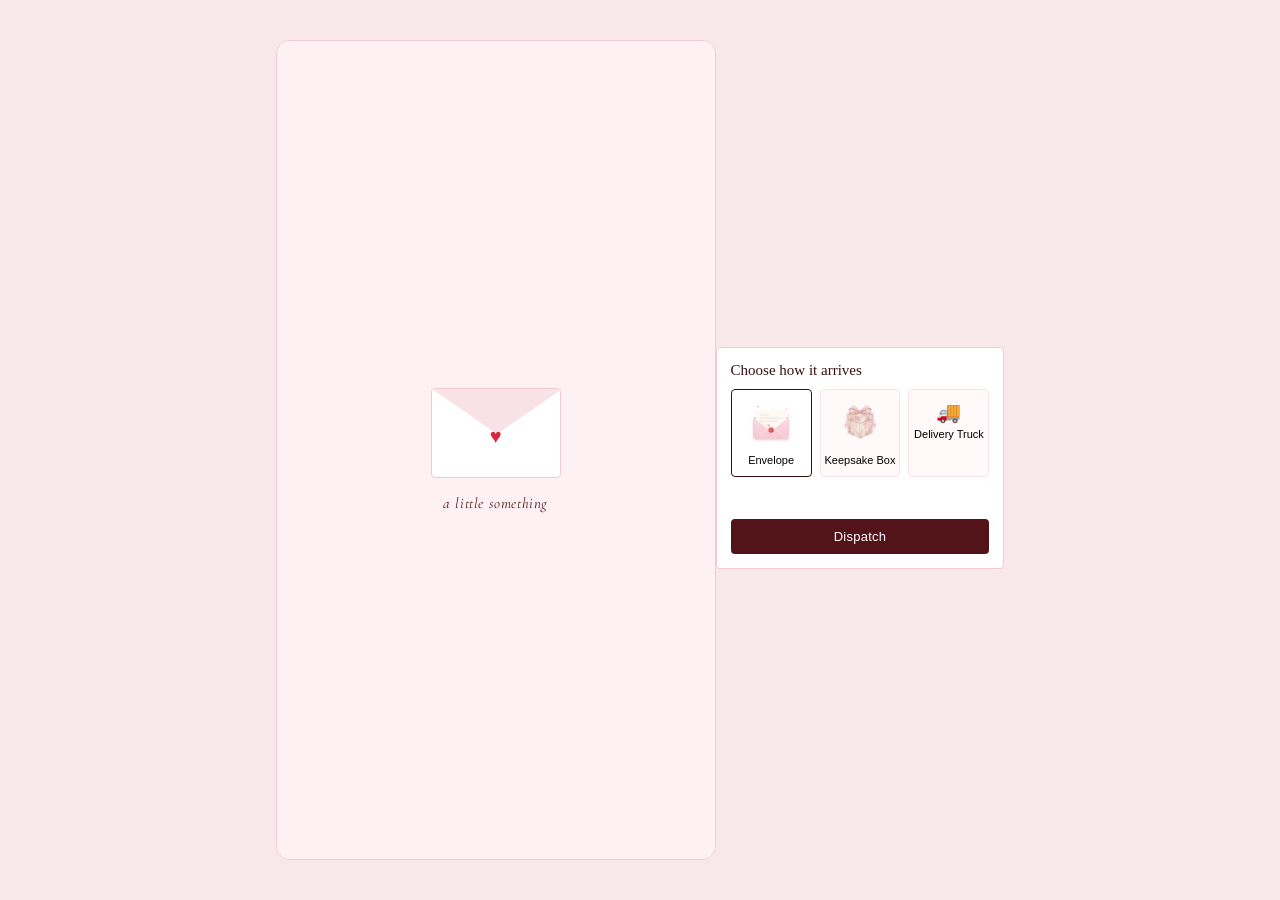
==== commit ade0437d: "feat(letter): implement 5 customizable letter themes with advanced CSS masking and layout matching" ====
--- a/index.html
+++ b/index.html
@@ -415,39 +415,22 @@
         <!-- ---------------- 2. LETTER WORKSPACE ---------------- -->
         <div class="canvas-workspace" id="canvas-letter" style="display:none;">
           <div class="canvas-toolbar">
-            <div class="tool-group">
-              <!-- 4 small circles with paper color options (white/cream only) -->
-              <div class="paper-circles-row">
-                <button class="paper-circle active" data-paper="paper-pure" style="background:#FFFFFF;" title="Pure White"></button>
-                <button class="paper-circle" data-paper="paper-cloud" style="background:#F0EEE9;" title="Cloud Dancer"></button>
-                <button class="paper-circle" data-paper="paper-cream" style="background:#F7F4EE;" title="Warm Cream"></button>
-                <button class="paper-circle" data-paper="paper-linen" style="background:#ECE7DE;" title="Linen Texture"></button>
-              </div>
-            </div>
-            <div class="tool-group">
-              <!-- Ink colors: Black, Dark Brown, Dark Blue -->
-              <div class="ink-palette">
-                <button class="ink-dot active" data-ink="#1A1A1A" style="background:#1A1A1A;" title="Black"></button>
-                <button class="ink-dot" data-ink="#382923" style="background:#382923;" title="Dark Brown"></button>
-                <button class="ink-dot" data-ink="#1B263B" style="background:#1B263B;" title="Dark Blue"></button>
-              </div>
-            </div>
-          </div>
-
-          <!-- Letter Sheet with Draggable Stickers & Polaroid -->
+            <div class="tool-group" style="width: 100%; display: flex; flex-direction: column; align-items: center; justify-content: center;">
+              <span style="font-family: 'DM Serif Display', serif; font-size: 0.95rem; color: #7F5539; margin-bottom: 8px;">Select Letter Theme:</span>
+              <div id="letter-theme-thumbs-row" style="display: flex; gap: 15px; justify-content: center;">
+                <!-- Rendered via JS -->
+              </div>
+            </div>
+          </div>
+
+          <!-- Letter Sheet with Themes -->
           <div class="letter-sheet-container" id="letter-sheet-container">
-            <div class="letter-sheet paper-pure" id="letter-sheet">
-              <div class="letter-header-row">
-                <span class="letter-date">October 6, 2026</span>
-                <div class="letter-from-to">
-                  <span>To: <input type="text" value="Kabir" id="letter-to-input"></span>
-                  <span>From: <input type="text" value="Saanvi" id="letter-from-input"></span>
-                </div>
-              </div>
-              <textarea class="letter-textarea" id="letter-body-textarea" placeholder="Write your note here..."></textarea>
-              
-              <!-- Draggable Stickers Layer -->
-              <div class="stickers-canvas-overlay" id="stickers-canvas-overlay"></div>
+            <div class="letter-sheet" id="letter-sheet" style="padding: 0; background: transparent; box-shadow: none;">
+              <!-- Rendered via JS -->
+            </div>
+            
+            <!-- Draggable Stickers Layer -->
+            <div class="stickers-canvas-overlay" id="stickers-canvas-overlay"></div>
 
               <!-- Polaroid Tuck-in Slot (Uploadable from gallery) -->
               <div class="polaroid-tuckin-card" id="polaroid-tuckin-card">
@@ -694,20 +677,15 @@
           <!-- Vessel Options: Envelope, Keepsake Box, Delivery Truck -->
           <div class="vessels-minimal-grid">
             <button class="vessel-btn active" data-vessel="envelope" style="padding-top: 10px;">
-              <div style="width: 44px; height: 44px; margin: 0 auto 6px auto;">
+              <div style="width: 44px; height: 44px; margin: 0 auto 6px auto; display: flex; align-items: center; justify-content: center;">
                 <svg viewBox="0 0 100 100" width="100%" height="100%" xmlns="http://www.w3.org/2000/svg">
-                  <!-- Soft Drop Shadow -->
-                  <filter id="softShadowBtn" x="-20%" y="-20%" width="140%" height="140%">
-                    <feDropShadow dx="0" dy="2" stdDeviation="2" flood-color="#D3A5AF" flood-opacity="0.5"/>
-                  </filter>
-                  <filter id="innerShadowBtn" x="-20%" y="-20%" width="140%" height="140%">
-                    <feDropShadow dx="0" dy="1" stdDeviation="1" flood-color="#000000" flood-opacity="0.08"/>
-                  </filter>
-                  <!-- Gradients -->
-                  <linearGradient id="envBackBtn" x1="0%" y1="0%" x2="0%" y2="100%"><stop offset="0%" stop-color="#F2C4CD"/><stop offset="100%" stop-color="#E8B2BC"/></linearGradient>
-                  <linearGradient id="envFrontBtn" x1="0%" y1="0%" x2="0%" y2="100%"><stop offset="0%" stop-color="#FADCE3"/><stop offset="100%" stop-color="#F4C8D2"/></linearGradient>
-                  <linearGradient id="waxSealBtn" x1="0%" y1="0%" x2="100%" y2="100%"><stop offset="0%" stop-color="#E57373"/><stop offset="100%" stop-color="#C62828"/></linearGradient>
-
+                  <defs>
+                    <filter id="softShadowBtn" x="-20%" y="-20%" width="140%" height="140%"><feDropShadow dx="0" dy="2" stdDeviation="2" flood-color="#D3A5AF" flood-opacity="0.5"/></filter>
+                    <filter id="innerShadowBtn" x="-20%" y="-20%" width="140%" height="140%"><feDropShadow dx="0" dy="1" stdDeviation="1" flood-color="#000000" flood-opacity="0.08"/></filter>
+                    <linearGradient id="envBackBtn" x1="0%" y1="0%" x2="0%" y2="100%"><stop offset="0%" stop-color="#F2C4CD"/><stop offset="100%" stop-color="#E8B2BC"/></linearGradient>
+                    <linearGradient id="envFrontBtn" x1="0%" y1="0%" x2="0%" y2="100%"><stop offset="0%" stop-color="#FADCE3"/><stop offset="100%" stop-color="#F4C8D2"/></linearGradient>
+                    <linearGradient id="waxSealBtn" x1="0%" y1="0%" x2="100%" y2="100%"><stop offset="0%" stop-color="#E57373"/><stop offset="100%" stop-color="#C62828"/></linearGradient>
+                  </defs>
                   <g transform="translate(10, 20)">
                     <path d="M0,20 L80,20 L80,60 L0,60 Z" fill="url(#envBackBtn)"/>
                     <path d="M0,20 L40,45 L80,20" fill="#DFA4B0"/>
@@ -723,13 +701,8 @@
                     <circle cx="40" cy="48" r="4.5" fill="none" stroke="#FFFFFF" stroke-width="0.5" opacity="0.4"/>
                     <path d="M38.5,48.5 Q40,45 41.5,48.5 Q40,51 38.5,48.5" fill="#FFFFFF" opacity="0.6"/>
                   </g>
-                  <g fill="#FF99A8" opacity="0.8">
-                    <circle cx="85" cy="20" r="1.5" /><circle cx="75" cy="10" r="1" /><circle cx="20" cy="15" r="2" /><circle cx="15" cy="25" r="1" />
-                  </g>
-                  <g fill="#E2B4BD" opacity="0.6">
-                    <path d="M90,30 Q90,33 93,33 Q90,33 90,36 Q90,33 87,33 Q90,33 90,30 Z" />
-                    <path d="M25,5 Q25,7 27,7 Q25,7 25,9 Q25,7 23,7 Q25,7 25,5 Z" />
-                  </g>
+                  <g fill="#FF99A8" opacity="0.8"><circle cx="85" cy="20" r="1.5" /><circle cx="75" cy="10" r="1" /><circle cx="20" cy="15" r="2" /><circle cx="15" cy="25" r="1" /></g>
+                  <g fill="#E2B4BD" opacity="0.6"><path d="M90,30 Q90,33 93,33 Q90,33 90,36 Q90,33 87,33 Q90,33 90,30 Z" /><path d="M25,5 Q25,7 27,7 Q25,7 25,9 Q25,7 23,7 Q25,7 25,5 Z" /></g>
                 </svg>
               </div>
               <span class="vessel-label">Envelope</span>
@@ -744,6 +717,28 @@
               <span class="vessel-icon">🚚</span>
               <span class="vessel-label">Delivery Truck</span>
             </button>
+          </div>
+
+          <!-- Envelope Options (Hidden by default, shown when Envelope is selected) -->
+          <div id="envelope-selector-container" style="display: none; margin-bottom: 10px; margin-top: 10px;">
+            <label style="font-family: 'DM Serif Display', serif; font-size: 0.95rem; color: #7F5539; display: block; margin-bottom: 8px; text-align: center;">Select Envelope Design:</label>
+            <div style="display: flex; gap: 15px; justify-content: center; align-items: center;">
+              <button class="env-thumb-btn active" data-index="1" style="flex-shrink: 0; width: 50px; height: 50px; border: 2px solid #D4A373; border-radius: 8px; background: #fff; cursor: pointer; padding: 0; overflow: hidden; position: relative;">
+                <img src="assets/envelopes/env1.jpg" style="width: 100%; height: 100%; object-fit: contain; image-rendering: -webkit-optimize-contrast; image-rendering: high-quality;" />
+              </button>
+              <button class="env-thumb-btn" data-index="2" style="flex-shrink: 0; width: 50px; height: 50px; border: 2px solid transparent; border-radius: 8px; background: #fff; cursor: pointer; padding: 0; overflow: hidden; position: relative;">
+                <img src="assets/envelopes/env2.jpg" style="width: 100%; height: 100%; object-fit: contain; image-rendering: -webkit-optimize-contrast; image-rendering: high-quality;" />
+              </button>
+              <button class="env-thumb-btn" data-index="3" style="flex-shrink: 0; width: 50px; height: 50px; border: 2px solid transparent; border-radius: 8px; background: #fff; cursor: pointer; padding: 0; overflow: hidden; position: relative;">
+                <img src="assets/envelopes/env3.jpg" style="width: 100%; height: 100%; object-fit: contain; image-rendering: -webkit-optimize-contrast; image-rendering: high-quality;" />
+              </button>
+              <button class="env-thumb-btn" data-index="4" style="flex-shrink: 0; width: 50px; height: 50px; border: 2px solid transparent; border-radius: 8px; background: #fff; cursor: pointer; padding: 0; overflow: hidden; position: relative;">
+                <img src="assets/envelopes/env4.jpg" style="width: 100%; height: 100%; object-fit: contain; image-rendering: -webkit-optimize-contrast; image-rendering: high-quality;" />
+              </button>
+              <button class="env-thumb-btn" data-index="5" style="flex-shrink: 0; width: 50px; height: 50px; border: 2px solid transparent; border-radius: 8px; background: #fff; cursor: pointer; padding: 0; overflow: hidden; position: relative;">
+                <img src="assets/envelopes/env5.jpg" style="width: 100%; height: 100%; object-fit: contain; clip-path: polygon(18% 44%, 50% 21%, 82% 44%, 82% 87%, 18% 87%); image-rendering: -webkit-optimize-contrast; image-rendering: high-quality;" />
+              </button>
+            </div>
           </div>
 
           <!-- Live Preview of Chosen Vessel -->
--- a/style.css
+++ b/style.css
@@ -1487,7 +1487,7 @@
 /* Live Vessel Preview Box */
 .vessel-live-preview-box {
   margin-top: 10px;
-  border: 1px dashed var(--paper-border);
+  border: none;
   border-radius: var(--radius-sm);
   padding: 10px;
   text-align: center;
@@ -1666,3 +1666,27 @@
   color: #386641;
   margin-top: 10px;
 }
+/* Theme specific overrides */
+.theme-input {
+  border: none;
+  background: transparent;
+  outline: none;
+  font-family: inherit;
+  font-size: inherit;
+  color: inherit;
+  padding: 0;
+  margin: 0;
+}
+.theme-input:focus {
+  outline: none;
+}
+.theme-textarea {
+  border: none;
+  background: transparent;
+  outline: none;
+  resize: none;
+  width: 100%;
+}
+.theme-textarea:focus {
+  outline: none;
+}
